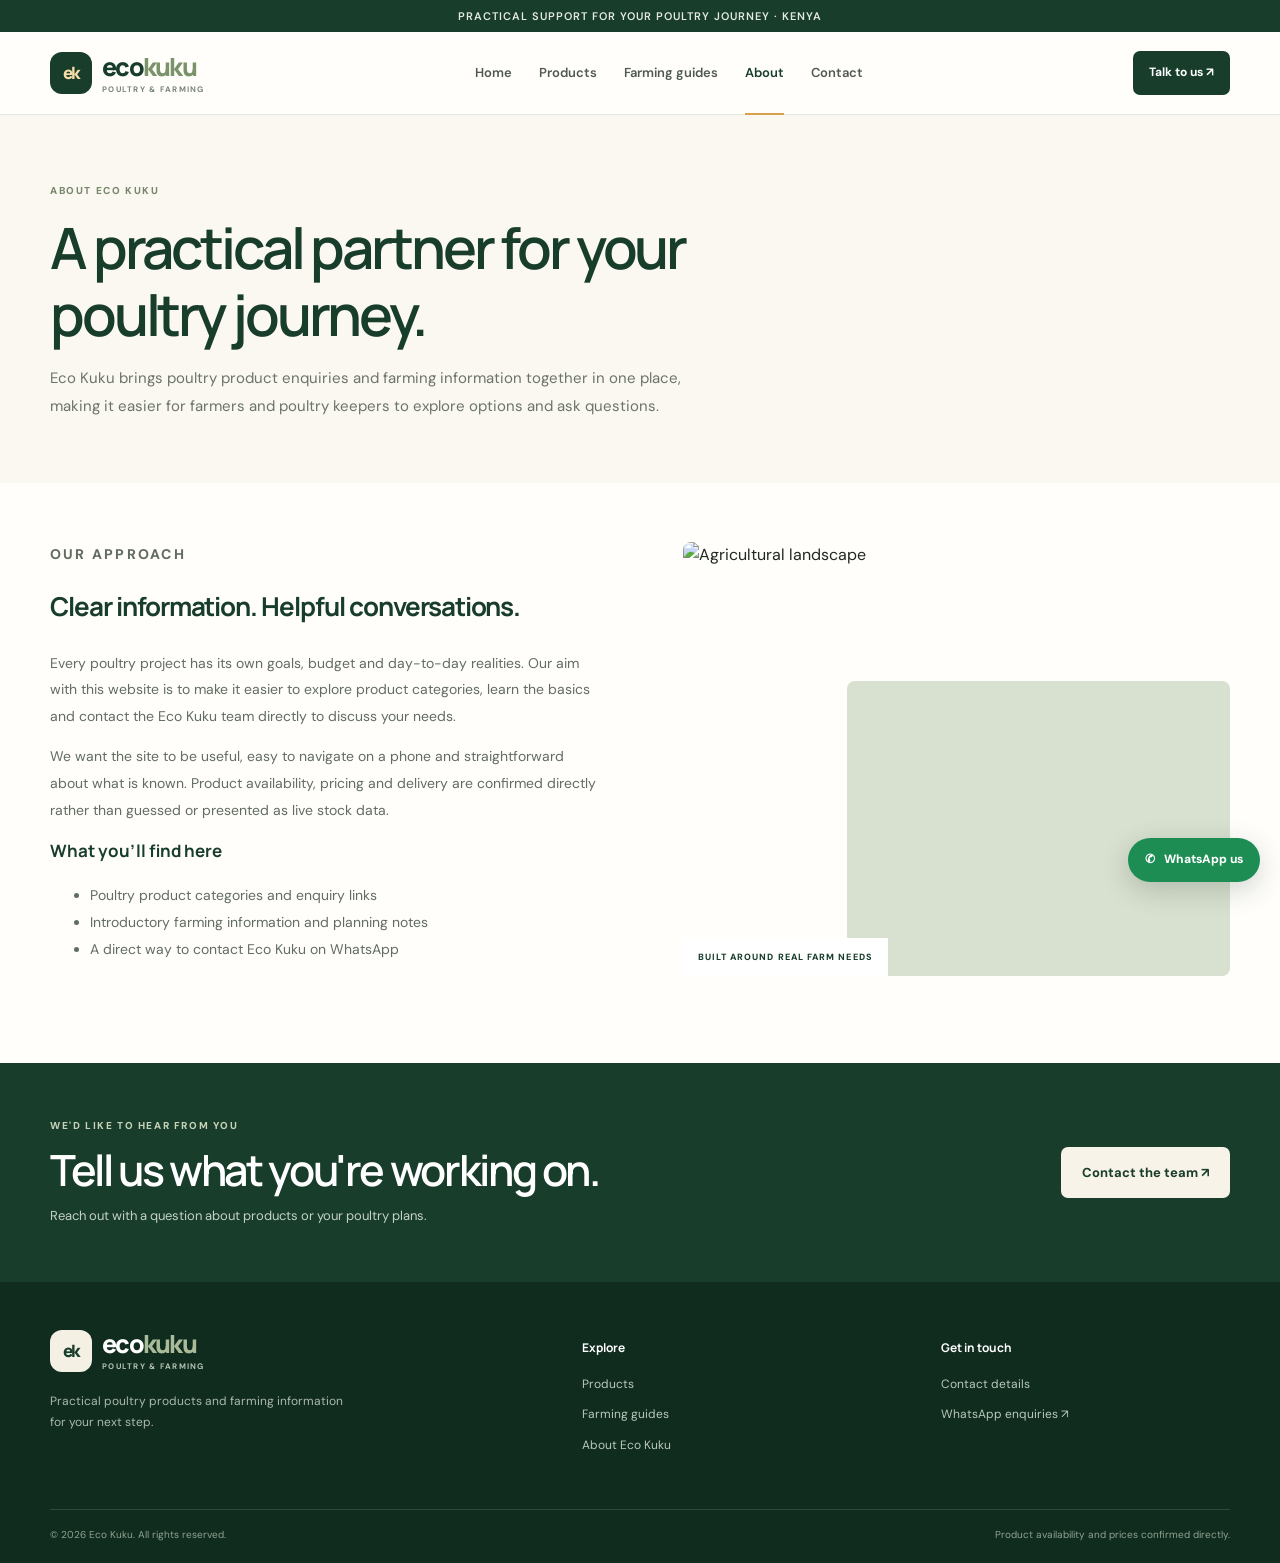
==== about.html @ 774c2e50 "Add Eco Kuku about page" ====
<!doctype html><html lang="en"><head><meta charset="utf-8"><meta name="viewport" content="width=device-width,initial-scale=1"><meta name="theme-color" content="#183d2b"><meta name="description" content="Learn about Eco Kuku and its poultry products and farming information."><title>About Eco Kuku | Poultry & Farming</title><link rel="stylesheet" href="assets/css/site.css"><script src="assets/js/site-config.js"></script><script src="assets/js/site.js" defer></script></head><body><a class="skip-link" href="#main">Skip to content</a><div class="announcement">Practical support for your poultry journey · Kenya</div><header class="site-header"><div class="wrap header-row"><a class="brand" href="./"><span class="brand-icon">ek</span><span class="brand-name">eco<span>kuku</span><small>POULTRY & FARMING</small></span></a><button class="menu-toggle" aria-expanded="false" aria-controls="site-nav">Menu <span>☰</span></button><nav id="site-nav" class="site-nav" aria-label="Main navigation"><a href="./">Home</a><a href="products.html">Products</a><a href="farming-guides.html">Farming guides</a><a class="active" href="about.html">About</a><a href="contact.html">Contact</a></nav><a class="button button-small header-order wa-link" data-message="Hello Eco Kuku, I would like to know more about your company." href="contact.html">Talk to us ↗</a></div></header><main id="main"><section class="page-hero"><div class="wrap"><p class="eyebrow">About Eco Kuku</p><h1>A practical partner for your poultry journey.</h1><p>Eco Kuku brings poultry product enquiries and farming information together in one place, making it easier for farmers and poultry keepers to explore options and ask questions.</p></div></section><section class="content-section"><div class="wrap two-column"><div><p class="eyebrow">Our approach</p><h2>Clear information. Helpful conversations.</h2><p>Every poultry project has its own goals, budget and day-to-day realities. Our aim with this website is to make it easier to explore product categories, learn the basics and contact the Eco Kuku team directly to discuss your needs.</p><p>We want the site to be useful, easy to navigate on a phone and straightforward about what is known. Product availability, pricing and delivery are confirmed directly rather than guessed or presented as live stock data.</p><h3>What you'll find here</h3><ul><li>Poultry product categories and enquiry links</li><li>Introductory farming information and planning notes</li><li>A direct way to contact Eco Kuku on WhatsApp</li></ul></div><div class="editorial-photo"><img src="https://images.unsplash.com/photo-1560493676-04071c5f467b?auto=format&fit=crop&w=1000&q=85" alt="Agricultural landscape" loading="lazy"><span class="photo-label">BUILT AROUND REAL FARM NEEDS</span></div></div></section><section class="closing-cta"><div class="wrap cta-inner"><div><p class="eyebrow">We'd like to hear from you</p><h2>Tell us what you're working on.</h2><p>Reach out with a question about products or your poultry plans.</p></div><a class="button button-light wa-link" data-message="Hello Eco Kuku, I would like to discuss my poultry farming needs." href="contact.html">Contact the team ↗</a></div></section></main><footer class="site-footer"><div class="wrap footer-main"><div class="footer-brand"><a class="brand brand-light" href="./"><span class="brand-icon">ek</span><span class="brand-name">eco<span>kuku</span><small>POULTRY & FARMING</small></span></a><p>Practical poultry products and farming information for your next step.</p></div><div><h3>Explore</h3><a href="products.html">Products</a><a href="farming-guides.html">Farming guides</a><a href="about.html">About Eco Kuku</a></div><div><h3>Get in touch</h3><a href="contact.html">Contact details</a><a class="wa-link" data-message="Hello Eco Kuku, I have a question." href="contact.html">WhatsApp enquiries ↗</a></div></div><div class="wrap footer-bottom"><span>© <span id="year">2026</span> Eco Kuku. All rights reserved.</span><span>Product availability and prices confirmed directly.</span></div></footer><a class="floating-whatsapp wa-link" data-message="Hello Eco Kuku, I have a poultry enquiry." href="contact.html">✆ <span>WhatsApp us</span></a></body></html>
---- assets/css/site.css ----
@import url('https://fonts.googleapis.com/css2?family=DM+Sans:wght@400;500;600;700&family=Manrope:wght@400;500;600;700;800&display=swap');
:root{--forest:#183d2b;--forest2:#244d37;--moss:#6e8564;--sage:#edf1e8;--cream:#faf8f1;--paper:#fffefb;--ink:#202921;--muted:#6b746b;--line:#e2e5dc;--ochre:#d8a24d;--radius:14px;--shadow:0 18px 50px #1b38210f}*{box-sizing:border-box}html{scroll-behavior:smooth;scroll-padding-top:100px}body{margin:0;background:var(--paper);color:var(--ink);font-family:'DM Sans',Arial,sans-serif;font-size:16px;line-height:1.65;-webkit-font-smoothing:antialiased}img{display:block;width:100%;height:auto}a{color:inherit;text-decoration:none}button,a{-webkit-tap-highlight-color:transparent}a:focus-visible,button:focus-visible{outline:3px solid var(--ochre);outline-offset:3px}.wrap{width:min(1180px,calc(100% - 48px));margin-inline:auto}.skip-link{position:absolute;left:-9999px;top:8px;background:white;padding:10px;z-index:100}.skip-link:focus{left:8px}.announcement{background:var(--forest);color:#e5eadf;text-align:center;padding:7px 12px;font-size:11px;font-weight:600;letter-spacing:.09em;text-transform:uppercase}.site-header{background:#fffefbf2;backdrop-filter:blur(14px);position:sticky;top:0;z-index:50;border-bottom:1px solid #e4e7df}.header-row{min-height:82px;display:flex;align-items:center;justify-content:space-between;gap:28px}.brand{display:inline-flex;align-items:center;gap:10px;flex-shrink:0;color:var(--forest)}.brand-icon{display:grid;place-items:center;width:42px;height:42px;border-radius:12px;background:var(--forest);color:#f5dca9;font-family:Manrope,sans-serif;font-size:17px;font-weight:800;letter-spacing:-.08em}.brand-name{font-family:Manrope,sans-serif;font-weight:800;font-size:25px;line-height:1;letter-spacing:-.07em}.brand-name>span{color:#7a936b}.brand-name small{display:block;font-family:'DM Sans',sans-serif;font-size:8px;font-weight:700;letter-spacing:.16em;margin-top:6px;color:#798579}.site-nav{display:flex;align-items:center;gap:27px}.site-nav a{font-size:13px;color:#505a50;font-weight:600;transition:color .2s}.site-nav a:hover,.site-nav a.active{color:var(--forest)}.site-nav a.active{position:relative}.site-nav a.active:after{content:'';position:absolute;bottom:-31px;left:0;right:0;height:2px;background:var(--ochre)}.button{display:inline-flex;align-items:center;justify-content:center;gap:12px;border:1px solid transparent;border-radius:7px;background:var(--forest);color:white;padding:14px 20px;font-size:13px;font-weight:700;transition:transform .2s,background .2s;cursor:pointer}.button:hover{background:var(--forest2);transform:translateY(-1px)}.button-small{padding:11px 15px;font-size:12px}.button-light{background:#f7f3e8;color:var(--forest)}.button-light:hover{background:#fff;color:var(--forest)}.button-dark{background:var(--forest)}.menu-toggle{display:none;border:1px solid var(--line);background:#fff;border-radius:7px;padding:10px 12px;color:var(--forest);font:600 13px 'DM Sans',sans-serif}.hero{background:var(--cream);position:relative;overflow:hidden}.hero-layout{display:grid;grid-template-columns:1.04fr .96fr;gap:72px;align-items:center;padding-top:76px;padding-bottom:78px}.hero-copy{padding:10px 0 14px}.eyebrow{display:flex;align-items:center;gap:9px;margin:0 0 18px;color:#78866b;font-size:10px;font-weight:800;letter-spacing:.16em;text-transform:uppercase}.eyebrow-dot{width:7px;height:7px;border-radius:50%;background:var(--ochre)}h1,h2,h3,p{margin-top:0}h1,h2,h3{font-family:Manrope,'DM Sans',sans-serif}.hero h1{font-size:clamp(43px,5.1vw,67px);font-weight:600;letter-spacing:-.065em;line-height:1.08;color:var(--forest);margin:0 0 23px;max-width:600px}.hero h1 em{font-style:normal;color:#849671}.hero-lede{max-width:465px;font-size:16px;line-height:1.8;color:#667067;margin-bottom:28px}.hero-actions{display:flex;align-items:center;gap:25px;flex-wrap:wrap}.text-link{font-size:13px;font-weight:700;color:var(--forest);border-bottom:1px solid #a5b29d;padding:8px 0}.hero-note{display:flex;align-items:center;gap:10px;margin-top:35px;max-width:420px;color:#788076;font-size:11px}.note-mark{display:grid;place-items:center;width:22px;height:22px;flex-shrink:0;border-radius:50%;background:#e4ebdc;color:var(--forest);font-weight:800}.hero-visual{position:relative;padding:0 0 28px 22px}.hero-visual:before{content:'';position:absolute;left:0;top:22px;width:55%;height:77%;background:#e4e9dc;border-radius:8px}.hero-visual>img{position:relative;height:425px;object-fit:cover;border-radius:8px 8px 8px 70px;box-shadow:var(--shadow)}.image-stamp{position:absolute;left:-4px;bottom:43px;background:white;box-shadow:0 10px 30px #1b38211a;padding:14px 18px;border-radius:8px;display:flex;align-items:center;gap:12px}.stamp-leaf{display:grid;place-items:center;width:38px;height:38px;background:var(--sage);color:var(--forest);font-size:20px;border-radius:50%}.image-stamp strong,.image-stamp small{display:block}.image-stamp strong{font-size:12px;color:var(--forest)}.image-stamp small{font-size:10px;color:var(--muted);margin-top:3px}.visual-caption{position:absolute;right:5px;bottom:2px;font-size:8px;letter-spacing:.17em;font-weight:800;color:#6b7967}.hero-bottom{border-top:1px solid #e7e8de}.hero-bottom-inner{display:flex;justify-content:space-between;gap:18px;padding:16px 0;color:#8b9186;font-size:9px;font-weight:700;letter-spacing:.12em}.trust-strip{border-bottom:1px solid var(--line);background:white}.trust-grid{display:grid;grid-template-columns:repeat(3,1fr);padding:25px 0}.trust-grid>div{display:flex;align-items:center;justify-content:center;gap:13px;border-right:1px solid var(--line)}.trust-grid>div:first-child{justify-content:flex-start}.trust-grid>div:last-child{border:0;justify-content:flex-end}.trust-icon{display:grid;place-items:center;width:36px;height:36px;border-radius:10px;background:var(--sage);color:var(--forest);font-size:18px}.trust-grid strong,.trust-grid small{display:block}.trust-grid strong{font-size:12px;color:var(--forest)}.trust-grid small{font-size:10px;color:#8a9187;margin-top:3px}.section{padding:90px 0}.section-sage{background:var(--sage)}.section-intro{display:flex;align-items:end;justify-content:space-between;gap:50px;margin-bottom:34px}.section-intro .eyebrow{margin-bottom:11px}.section-intro h2,.editorial-copy h2,.cta-inner h2,.page-hero h1{color:var(--forest);font-size:clamp(30px,3.6vw,43px);font-weight:600;letter-spacing:-.055em;line-height:1.18;margin-bottom:0}.section-intro>p{max-width:435px;margin:0 0 4px;color:var(--muted);font-size:13px;line-height:1.8}.category-grid{display:grid;grid-template-columns:repeat(4,minmax(0,1fr));gap:17px}.category-card{border:1px solid var(--line);border-radius:9px;overflow:hidden;background:white;transition:transform .2s,box-shadow .2s}.category-card:hover{transform:translateY(-4px);box-shadow:var(--shadow)}.category-image{height:190px;position:relative;overflow:hidden;background:#e9eee5}.category-image img{height:100%;object-fit:cover;transition:transform .4s}.category-card:hover .category-image img{transform:scale(1.04)}.category-number{position:absolute;left:12px;top:12px;padding:5px 8px;border-radius:4px;background:#fffdf1e8;color:var(--forest);font-size:9px;font-weight:800;letter-spacing:.1em}.category-info{display:flex;align-items:center;justify-content:space-between;gap:10px;padding:17px 15px 18px}.category-info h3{font-size:14px;letter-spacing:-.03em;color:var(--forest);margin:0 0 7px}.category-info p{font-size:11px;color:#858c82;line-height:1.6;margin:0}.arrow-circle{display:grid;place-items:center;width:30px;height:30px;flex-shrink:0;border:1px solid var(--line);border-radius:50%;color:var(--forest);font-size:13px}.two-column{display:grid;grid-template-columns:1fr 1fr;align-items:center;gap:85px}.editorial-photo{position:relative;padding:0 24px 24px 0}.editorial-photo:before{content:'';position:absolute;right:0;bottom:0;width:70%;height:68%;background:#d8e0cf;border-radius:8px}.editorial-photo img{position:relative;height:410px;object-fit:cover;border-radius:8px}.photo-label{position:absolute;bottom:0;left:0;padding:12px 15px;background:white;color:var(--forest);font-size:9px;font-weight:800;letter-spacing:.12em}.editorial-copy .eyebrow{margin-bottom:14px}.editorial-copy h2{max-width:460px;margin-bottom:19px}.editorial-copy>p:not(.eyebrow){max-width:490px;color:#6b756a;font-size:13px;line-height:1.9}.check-list{list-style:none;padding:0;margin:25px 0 28px;display:grid;gap:12px}.check-list li{font-size:12px;color:#465447;display:flex;align-items:center;gap:10px}.check-list li:before{content:'✓';display:grid;place-items:center;width:19px;height:19px;border-radius:50%;background:#dce5d5;color:var(--forest);font-size:10px;font-weight:800}.steps-grid{display:grid;grid-template-columns:repeat(3,1fr);gap:18px}.step-card{padding:27px 25px 23px;border:1px solid var(--line);border-radius:9px;background:#fff}.step-card>span{display:grid;place-items:center;width:35px;height:35px;background:var(--sage);border-radius:50%;font-size:10px;font-weight:800;color:var(--forest);margin-bottom:19px}.step-card h3{font-size:17px;color:var(--forest);margin-bottom:9px}.step-card p{font-size:12px;line-height:1.8;color:var(--muted);margin:0}.closing-cta{background:var(--forest);padding:55px 0}.cta-inner{display:flex;align-items:center;justify-content:space-between;gap:30px}.cta-inner .eyebrow{color:#c6d2b8;margin-bottom:10px}.cta-inner h2{color:#fff;margin-bottom:10px}.cta-inner p:not(.eyebrow){color:#c6d2c6;font-size:13px;margin:0}.footer-main{display:grid;grid-template-columns:1.6fr 1fr 1fr;gap:70px;padding-top:48px;padding-bottom:42px}.site-footer{background:#102c1f;color:#e6eee6}.brand-light{color:white}.brand-light .brand-icon{background:#f4f0e4;color:var(--forest)}.brand-light .brand-name>span{color:#a9bb98}.brand-light .brand-name small{color:#b4c3b3}.footer-brand>p{max-width:300px;margin:19px 0 0;color:#aab9ab;font-size:12px;line-height:1.8}.footer-main h3{color:#fff;font-size:12px;margin:8px 0 17px}.footer-main>div:not(:first-child)>a{display:block;width:max-content;max-width:100%;font-size:12px;color:#b9c9ba;margin-bottom:11px}.footer-main a:hover{color:#f0d49a}.footer-note{display:block;max-width:220px;color:#8fa391;font-size:10px;line-height:1.6;margin-top:14px}.footer-bottom{border-top:1px solid #ffffff20;padding-top:17px;padding-bottom:20px;display:flex;justify-content:space-between;gap:20px;color:#8fa391;font-size:10px}.floating-whatsapp{position:fixed;right:20px;bottom:18px;z-index:40;display:flex;align-items:center;gap:9px;padding:12px 17px;border-radius:99px;background:#1d8d54;color:white;font-size:12px;font-weight:800;box-shadow:0 8px 28px #0e241b30}.floating-whatsapp:hover{background:#177546;color:white}.page-hero{background:var(--cream);padding:68px 0 62px}.page-hero .eyebrow{margin-bottom:14px}.page-hero h1{max-width:750px;font-size:clamp(37px,5vw,57px);margin-bottom:17px}.page-hero p:not(.eyebrow){max-width:650px;color:var(--muted);line-height:1.85;font-size:15px;margin:0}.content-section{padding:58px 0 85px}.content-section h2{color:var(--forest);font-size:26px;letter-spacing:-.04em}.content-section h3{color:var(--forest);font-size:17px}.content-section p,.content-section li{font-size:14px;color:#626d62;line-height:1.9}.content-grid{display:grid;grid-template-columns:repeat(3,minmax(0,1fr));gap:18px}.info-card{border:1px solid var(--line);border-radius:9px;overflow:hidden;background:#fff}.info-card img{height:180px;object-fit:cover}.info-card-body{padding:20px}.info-card h2,.info-card h3{font-size:17px;margin-bottom:9px}.info-card p{font-size:12px;margin-bottom:16px}.inline-link{font-size:12px;font-weight:800;color:var(--forest)}.contact-layout{display:grid;grid-template-columns:.85fr 1.15fr;gap:60px}.contact-panel{background:var(--sage);padding:28px;border-radius:10px}.contact-panel h2{color:var(--forest);font-size:23px}.contact-panel p{color:var(--muted);font-size:13px}.contact-detail{border-top:1px solid #d9e0d2;padding:15px 0}.contact-detail strong{display:block;font-size:12px;color:var(--forest);margin-bottom:3px}.contact-detail span{font-size:12px;color:var(--muted)}.faq-item{padding:18px 0;border-bottom:1px solid var(--line)}.faq-item h3{font-size:15px;margin-bottom:8px}.faq-item p{margin-bottom:0}.notice{padding:15px 17px;background:#f6f0dd;border-left:3px solid var(--ochre);color:#625737;font-size:12px;line-height:1.8}.article-list{display:grid;gap:20px}.article-row{padding:23px;border:1px solid var(--line);border-radius:9px}.article-row h2{margin:0 0 8px}.article-row p{margin:0}.no-js{padding:12px;background:#fff3d5;color:#4c3e1b;text-align:center}
@media(min-width:1400px){.hero-layout{padding-top:88px;padding-bottom:88px}.hero-visual>img{height:465px}.category-image{height:205px}}
@media(max-width:1000px){.header-row{gap:16px}.site-nav{gap:17px}.site-nav a{font-size:12px}.hero-layout{gap:40px}.hero-visual>img{height:370px}.category-grid{grid-template-columns:repeat(2,minmax(0,1fr))}.category-image{height:230px}.two-column{gap:45px}.footer-main{gap:35px}}
@media(max-width:760px){.wrap{width:calc(100% - 34px)}.header-row{min-height:70px;flex-wrap:wrap}.header-order{display:none}.menu-toggle{display:flex;align-items:center;gap:9px;margin-left:auto}.site-nav{display:none;position:absolute;left:0;right:0;top:100%;padding:8px 20px 18px;background:#fff;border-bottom:1px solid var(--line);box-shadow:0 15px 25px #102c1f0b;align-items:stretch;gap:0;flex-direction:column}.site-nav.is-open{display:flex}.site-nav a{padding:13px 4px;border-bottom:1px solid #eef0e9;font-size:13px}.site-nav a:last-child{border:0}.site-nav a.active:after{display:none}.brand-name{font-size:23px}.hero-layout{grid-template-columns:1fr;gap:35px;padding-top:48px;padding-bottom:42px}.hero h1{font-size:clamp(42px,10vw,58px);max-width:550px}.hero-lede{font-size:14px}.hero-visual{margin-left:8px;padding-left:13px}.hero-visual>img{height:330px;border-bottom-left-radius:45px}.image-stamp{left:-8px;bottom:35px;padding:11px 13px}.hero-bottom-inner{flex-wrap:wrap;justify-content:flex-start;gap:10px 20px}.hero-bottom-inner span:first-child{width:100%}.trust-grid{grid-template-columns:1fr;gap:0;padding:8px 0}.trust-grid>div,.trust-grid>div:first-child,.trust-grid>div:last-child{justify-content:flex-start;border-right:0;border-bottom:1px solid var(--line);padding:13px 0}.trust-grid>div:last-child{border-bottom:0}.section{padding:61px 0}.section-intro{display:block;margin-bottom:25px}.section-intro h2,.editorial-copy h2,.cta-inner h2{font-size:32px}.section-intro>p{margin-top:14px;font-size:12px}.category-grid{gap:12px}.category-image{height:155px}.category-info{padding:13px 11px}.category-info h3{font-size:12px}.category-info p{font-size:10px}.arrow-circle{width:26px;height:26px}.two-column{grid-template-columns:1fr;gap:34px}.editorial-photo img{height:300px}.editorial-copy>p:not(.eyebrow){font-size:12px}.steps-grid{grid-template-columns:1fr;gap:12px}.step-card{padding:21px}.step-card>span{margin-bottom:13px}.cta-inner{display:block}.cta-inner .button{margin-top:22px}.footer-main{grid-template-columns:1fr 1fr;gap:30px 20px;padding-top:38px}.footer-brand{grid-column:1/-1}.footer-bottom{flex-direction:column;gap:7px}.page-hero{padding:48px 0}.page-hero h1{font-size:39px}.page-hero p:not(.eyebrow){font-size:13px}.content-grid{grid-template-columns:1fr 1fr}.contact-layout{grid-template-columns:1fr;gap:25px}.floating-whatsapp{right:12px;bottom:12px;padding:11px 14px}.floating-whatsapp span{display:inline}}
@media(max-width:430px){.wrap{width:calc(100% - 28px)}.brand-icon{width:37px;height:37px}.brand-name{font-size:21px}.hero h1{font-size:41px}.hero-actions{gap:16px}.hero-actions .button{padding:13px 15px}.category-grid{grid-template-columns:1fr 1fr}.category-image{height:125px}.category-info{align-items:flex-start}.category-info p{font-size:9px}.arrow-circle{width:23px;height:23px}.content-grid{grid-template-columns:1fr}.footer-main{grid-template-columns:1fr}.footer-brand{grid-column:auto}.footer-bottom{font-size:9px}}
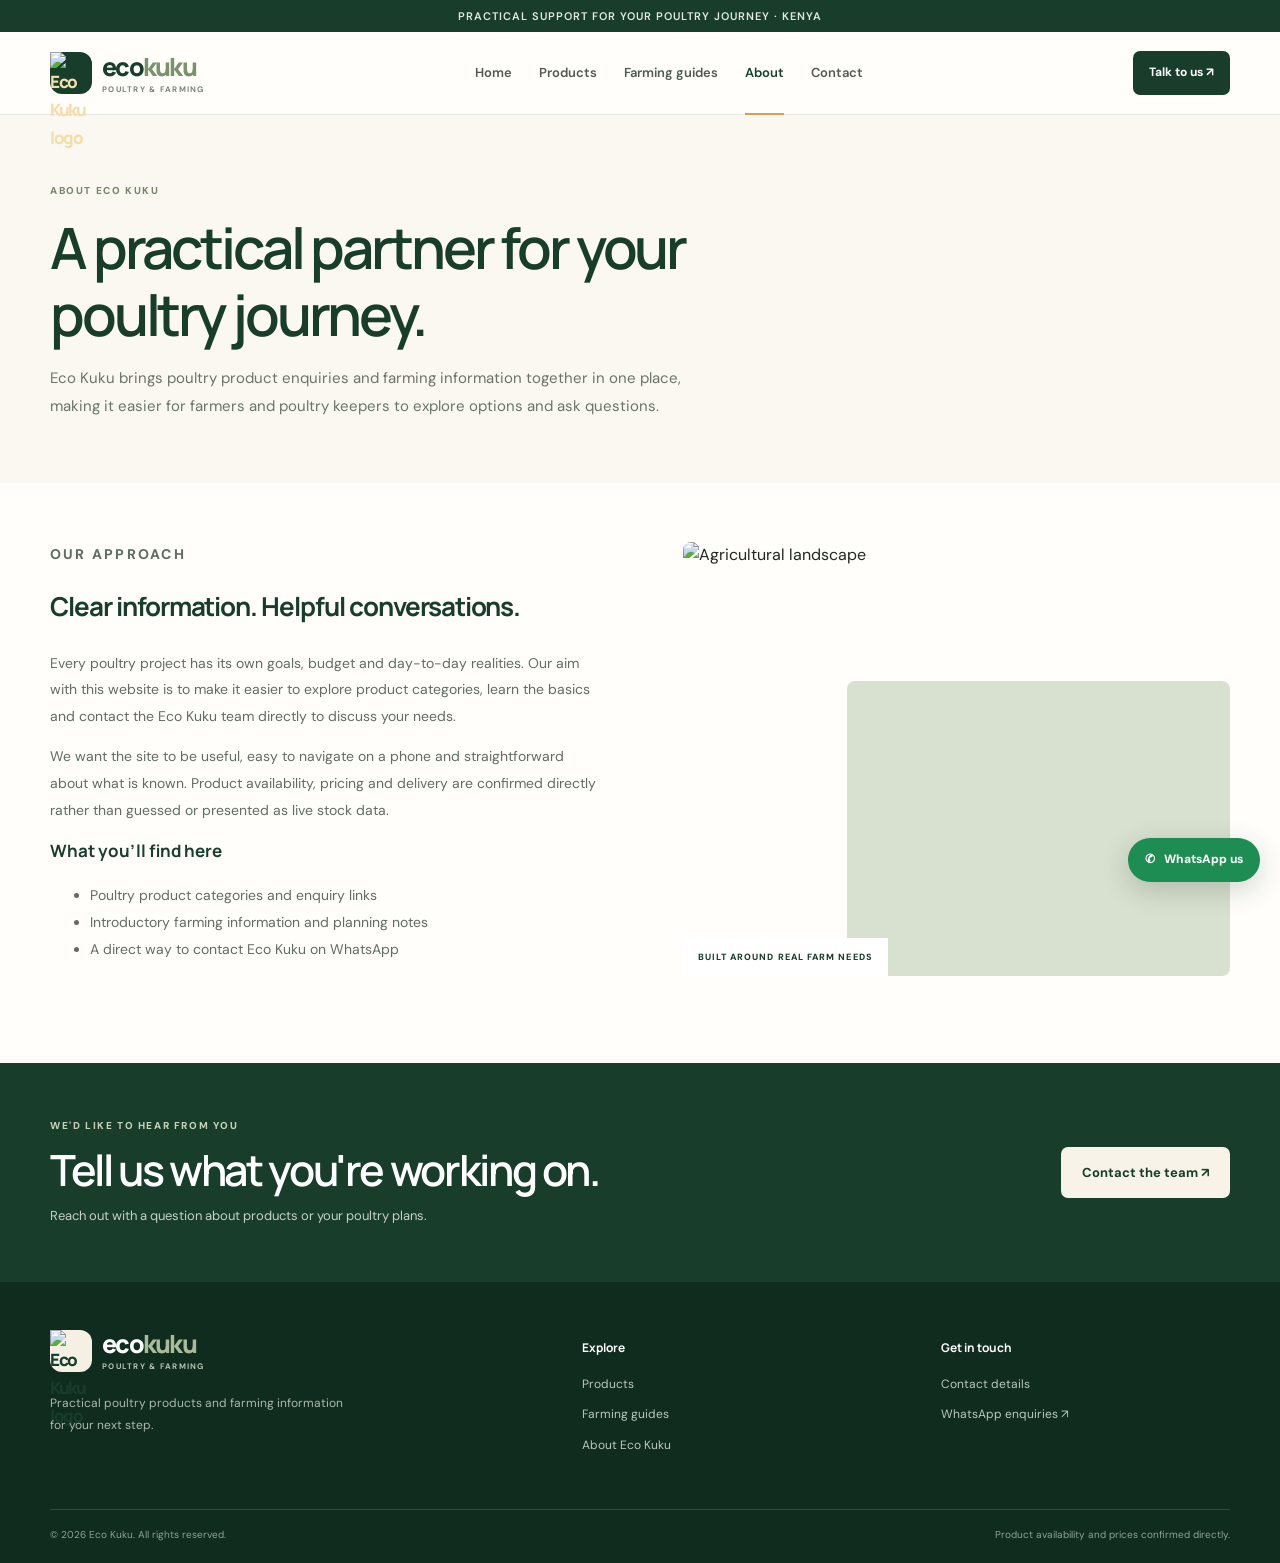
==== commit d8d57ffb: "Use official Eco Kuku logo in site branding" ====
--- a/about.html
+++ b/about.html
@@ -1 +1 @@
-<!doctype html><html lang="en"><head><meta charset="utf-8"><meta name="viewport" content="width=device-width,initial-scale=1"><meta name="theme-color" content="#183d2b"><meta name="description" content="Learn about Eco Kuku and its poultry products and farming information."><title>About Eco Kuku | Poultry & Farming</title><link rel="stylesheet" href="assets/css/site.css"><script src="assets/js/site-config.js"></script><script src="assets/js/site.js" defer></script></head><body><a class="skip-link" href="#main">Skip to content</a><div class="announcement">Practical support for your poultry journey · Kenya</div><header class="site-header"><div class="wrap header-row"><a class="brand" href="./"><span class="brand-icon">ek</span><span class="brand-name">eco<span>kuku</span><small>POULTRY & FARMING</small></span></a><button class="menu-toggle" aria-expanded="false" aria-controls="site-nav">Menu <span>☰</span></button><nav id="site-nav" class="site-nav" aria-label="Main navigation"><a href="./">Home</a><a href="products.html">Products</a><a href="farming-guides.html">Farming guides</a><a class="active" href="about.html">About</a><a href="contact.html">Contact</a></nav><a class="button button-small header-order wa-link" data-message="Hello Eco Kuku, I would like to know more about your company." href="contact.html">Talk to us ↗</a></div></header><main id="main"><section class="page-hero"><div class="wrap"><p class="eyebrow">About Eco Kuku</p><h1>A practical partner for your poultry journey.</h1><p>Eco Kuku brings poultry product enquiries and farming information together in one place, making it easier for farmers and poultry keepers to explore options and ask questions.</p></div></section><section class="content-section"><div class="wrap two-column"><div><p class="eyebrow">Our approach</p><h2>Clear information. Helpful conversations.</h2><p>Every poultry project has its own goals, budget and day-to-day realities. Our aim with this website is to make it easier to explore product categories, learn the basics and contact the Eco Kuku team directly to discuss your needs.</p><p>We want the site to be useful, easy to navigate on a phone and straightforward about what is known. Product availability, pricing and delivery are confirmed directly rather than guessed or presented as live stock data.</p><h3>What you'll find here</h3><ul><li>Poultry product categories and enquiry links</li><li>Introductory farming information and planning notes</li><li>A direct way to contact Eco Kuku on WhatsApp</li></ul></div><div class="editorial-photo"><img src="https://images.unsplash.com/photo-1560493676-04071c5f467b?auto=format&fit=crop&w=1000&q=85" alt="Agricultural landscape" loading="lazy"><span class="photo-label">BUILT AROUND REAL FARM NEEDS</span></div></div></section><section class="closing-cta"><div class="wrap cta-inner"><div><p class="eyebrow">We'd like to hear from you</p><h2>Tell us what you're working on.</h2><p>Reach out with a question about products or your poultry plans.</p></div><a class="button button-light wa-link" data-message="Hello Eco Kuku, I would like to discuss my poultry farming needs." href="contact.html">Contact the team ↗</a></div></section></main><footer class="site-footer"><div class="wrap footer-main"><div class="footer-brand"><a class="brand brand-light" href="./"><span class="brand-icon">ek</span><span class="brand-name">eco<span>kuku</span><small>POULTRY & FARMING</small></span></a><p>Practical poultry products and farming information for your next step.</p></div><div><h3>Explore</h3><a href="products.html">Products</a><a href="farming-guides.html">Farming guides</a><a href="about.html">About Eco Kuku</a></div><div><h3>Get in touch</h3><a href="contact.html">Contact details</a><a class="wa-link" data-message="Hello Eco Kuku, I have a question." href="contact.html">WhatsApp enquiries ↗</a></div></div><div class="wrap footer-bottom"><span>© <span id="year">2026</span> Eco Kuku. All rights reserved.</span><span>Product availability and prices confirmed directly.</span></div></footer><a class="floating-whatsapp wa-link" data-message="Hello Eco Kuku, I have a poultry enquiry." href="contact.html">✆ <span>WhatsApp us</span></a></body></html>+<!doctype html><html lang="en"><head><meta charset="utf-8"><meta name="viewport" content="width=device-width,initial-scale=1"><meta name="theme-color" content="#183d2b"><meta name="description" content="Learn about Eco Kuku and its poultry products and farming information."><title>About Eco Kuku | Poultry & Farming</title><link rel="stylesheet" href="assets/css/site.css"><script src="assets/js/site-config.js"></script><script src="assets/js/site.js" defer></script></head><body><a class="skip-link" href="#main">Skip to content</a><div class="announcement">Practical support for your poultry journey · Kenya</div><header class="site-header"><div class="wrap header-row"><a class="brand" href="./"><span class="brand-icon logo-image"><img src="https://i.postimg.cc/KYcvmJcQ/Screenshot-2026-10-16-161333.png" alt="Eco Kuku logo"></span><span class="brand-name">eco<span>kuku</span><small>POULTRY & FARMING</small></span></a><button class="menu-toggle" aria-expanded="false" aria-controls="site-nav">Menu <span>☰</span></button><nav id="site-nav" class="site-nav" aria-label="Main navigation"><a href="./">Home</a><a href="products.html">Products</a><a href="farming-guides.html">Farming guides</a><a class="active" href="about.html">About</a><a href="contact.html">Contact</a></nav><a class="button button-small header-order wa-link" data-message="Hello Eco Kuku, I would like to know more about your company." href="contact.html">Talk to us ↗</a></div></header><main id="main"><section class="page-hero"><div class="wrap"><p class="eyebrow">About Eco Kuku</p><h1>A practical partner for your poultry journey.</h1><p>Eco Kuku brings poultry product enquiries and farming information together in one place, making it easier for farmers and poultry keepers to explore options and ask questions.</p></div></section><section class="content-section"><div class="wrap two-column"><div><p class="eyebrow">Our approach</p><h2>Clear information. Helpful conversations.</h2><p>Every poultry project has its own goals, budget and day-to-day realities. Our aim with this website is to make it easier to explore product categories, learn the basics and contact the Eco Kuku team directly to discuss your needs.</p><p>We want the site to be useful, easy to navigate on a phone and straightforward about what is known. Product availability, pricing and delivery are confirmed directly rather than guessed or presented as live stock data.</p><h3>What you'll find here</h3><ul><li>Poultry product categories and enquiry links</li><li>Introductory farming information and planning notes</li><li>A direct way to contact Eco Kuku on WhatsApp</li></ul></div><div class="editorial-photo"><img src="https://images.unsplash.com/photo-1560493676-04071c5f467b?auto=format&fit=crop&w=1000&q=85" alt="Agricultural landscape" loading="lazy"><span class="photo-label">BUILT AROUND REAL FARM NEEDS</span></div></div></section><section class="closing-cta"><div class="wrap cta-inner"><div><p class="eyebrow">We'd like to hear from you</p><h2>Tell us what you're working on.</h2><p>Reach out with a question about products or your poultry plans.</p></div><a class="button button-light wa-link" data-message="Hello Eco Kuku, I would like to discuss my poultry farming needs." href="contact.html">Contact the team ↗</a></div></section></main><footer class="site-footer"><div class="wrap footer-main"><div class="footer-brand"><a class="brand brand-light" href="./"><span class="brand-icon logo-image"><img src="https://i.postimg.cc/KYcvmJcQ/Screenshot-2026-10-16-161333.png" alt="Eco Kuku logo"></span><span class="brand-name">eco<span>kuku</span><small>POULTRY & FARMING</small></span></a><p>Practical poultry products and farming information for your next step.</p></div><div><h3>Explore</h3><a href="products.html">Products</a><a href="farming-guides.html">Farming guides</a><a href="about.html">About Eco Kuku</a></div><div><h3>Get in touch</h3><a href="contact.html">Contact details</a><a class="wa-link" data-message="Hello Eco Kuku, I have a question." href="contact.html">WhatsApp enquiries ↗</a></div></div><div class="wrap footer-bottom"><span>© <span id="year">2026</span> Eco Kuku. All rights reserved.</span><span>Product availability and prices confirmed directly.</span></div></footer><a class="floating-whatsapp wa-link" data-message="Hello Eco Kuku, I have a poultry enquiry." href="contact.html">✆ <span>WhatsApp us</span></a></body></html>
--- a/assets/css/site.css
+++ b/assets/css/site.css
@@ -4,3 +4,13 @@
 @media(max-width:1000px){.header-row{gap:16px}.site-nav{gap:17px}.site-nav a{font-size:12px}.hero-layout{gap:40px}.hero-visual>img{height:370px}.category-grid{grid-template-columns:repeat(2,minmax(0,1fr))}.category-image{height:230px}.two-column{gap:45px}.footer-main{gap:35px}}
 @media(max-width:760px){.wrap{width:calc(100% - 34px)}.header-row{min-height:70px;flex-wrap:wrap}.header-order{display:none}.menu-toggle{display:flex;align-items:center;gap:9px;margin-left:auto}.site-nav{display:none;position:absolute;left:0;right:0;top:100%;padding:8px 20px 18px;background:#fff;border-bottom:1px solid var(--line);box-shadow:0 15px 25px #102c1f0b;align-items:stretch;gap:0;flex-direction:column}.site-nav.is-open{display:flex}.site-nav a{padding:13px 4px;border-bottom:1px solid #eef0e9;font-size:13px}.site-nav a:last-child{border:0}.site-nav a.active:after{display:none}.brand-name{font-size:23px}.hero-layout{grid-template-columns:1fr;gap:35px;padding-top:48px;padding-bottom:42px}.hero h1{font-size:clamp(42px,10vw,58px);max-width:550px}.hero-lede{font-size:14px}.hero-visual{margin-left:8px;padding-left:13px}.hero-visual>img{height:330px;border-bottom-left-radius:45px}.image-stamp{left:-8px;bottom:35px;padding:11px 13px}.hero-bottom-inner{flex-wrap:wrap;justify-content:flex-start;gap:10px 20px}.hero-bottom-inner span:first-child{width:100%}.trust-grid{grid-template-columns:1fr;gap:0;padding:8px 0}.trust-grid>div,.trust-grid>div:first-child,.trust-grid>div:last-child{justify-content:flex-start;border-right:0;border-bottom:1px solid var(--line);padding:13px 0}.trust-grid>div:last-child{border-bottom:0}.section{padding:61px 0}.section-intro{display:block;margin-bottom:25px}.section-intro h2,.editorial-copy h2,.cta-inner h2{font-size:32px}.section-intro>p{margin-top:14px;font-size:12px}.category-grid{gap:12px}.category-image{height:155px}.category-info{padding:13px 11px}.category-info h3{font-size:12px}.category-info p{font-size:10px}.arrow-circle{width:26px;height:26px}.two-column{grid-template-columns:1fr;gap:34px}.editorial-photo img{height:300px}.editorial-copy>p:not(.eyebrow){font-size:12px}.steps-grid{grid-template-columns:1fr;gap:12px}.step-card{padding:21px}.step-card>span{margin-bottom:13px}.cta-inner{display:block}.cta-inner .button{margin-top:22px}.footer-main{grid-template-columns:1fr 1fr;gap:30px 20px;padding-top:38px}.footer-brand{grid-column:1/-1}.footer-bottom{flex-direction:column;gap:7px}.page-hero{padding:48px 0}.page-hero h1{font-size:39px}.page-hero p:not(.eyebrow){font-size:13px}.content-grid{grid-template-columns:1fr 1fr}.contact-layout{grid-template-columns:1fr;gap:25px}.floating-whatsapp{right:12px;bottom:12px;padding:11px 14px}.floating-whatsapp span{display:inline}}
 @media(max-width:430px){.wrap{width:calc(100% - 28px)}.brand-icon{width:37px;height:37px}.brand-name{font-size:21px}.hero h1{font-size:41px}.hero-actions{gap:16px}.hero-actions .button{padding:13px 15px}.category-grid{grid-template-columns:1fr 1fr}.category-image{height:125px}.category-info{align-items:flex-start}.category-info p{font-size:9px}.arrow-circle{width:23px;height:23px}.content-grid{grid-template-columns:1fr}.footer-main{grid-template-columns:1fr}.footer-brand{grid-column:auto}.footer-bottom{font-size:9px}}
+
+
+/* Incubator catalogue */
+.incubator-showcase{margin-top:48px}.showcase-heading{display:flex;align-items:end;justify-content:space-between;gap:35px;margin-bottom:23px}.showcase-heading .eyebrow{margin-bottom:10px}.showcase-heading h2{font-size:clamp(29px,3.2vw,39px);letter-spacing:-.055em;margin:0;color:var(--forest)}.showcase-heading>p{max-width:440px;margin:0 0 3px;color:var(--muted);font-size:13px;line-height:1.8}.incubator-tabs{display:flex;gap:9px;flex-wrap:wrap;margin:0 0 32px}.incubator-tabs a{padding:10px 14px;border:1px solid var(--line);border-radius:99px;background:#fff;color:var(--forest);font-size:11px;font-weight:800}.incubator-tabs a:hover{background:var(--sage);border-color:#c9d5c1}.incubator-category{padding:27px 0 35px;border-top:1px solid var(--line);scroll-margin-top:110px}.incubator-category-head{display:flex;align-items:center;justify-content:space-between;gap:24px;margin-bottom:22px}.category-kicker{display:block;color:#8b966f;font-size:9px;font-weight:800;letter-spacing:.14em;text-transform:uppercase;margin-bottom:8px}.incubator-category-head h3{font-size:clamp(22px,2.6vw,29px);letter-spacing:-.045em;margin:0 0 7px;color:var(--forest)}.incubator-category-head p{max-width:690px;font-size:12px;line-height:1.8;color:var(--muted);margin:0}.category-symbol{display:grid;place-items:center;flex-shrink:0;width:54px;height:54px;border-radius:15px;background:var(--sage);color:var(--forest);font-size:26px}.incubator-products{display:grid;grid-template-columns:repeat(3,minmax(0,1fr));gap:16px}.incubator-product{overflow:hidden;border:1px solid var(--line);border-radius:10px;background:white;transition:transform .2s,box-shadow .2s}.incubator-product:hover{transform:translateY(-3px);box-shadow:var(--shadow)}.product-visual{height:205px;position:relative;display:flex;align-items:center;justify-content:center;overflow:hidden;background:linear-gradient(145deg,#f3f4ed,#e3e9dd)}.product-visual:before,.product-visual:after{content:'';position:absolute;border:1px solid #d5ddcf;border-radius:50%;width:210px;height:210px;right:-60px;top:-90px}.product-visual:after{width:150px;height:150px;right:auto;left:-45px;top:auto;bottom:-90px}.visual-mid{background:linear-gradient(145deg,#f3f0e5,#e4e8d9)}.visual-tall{background:linear-gradient(145deg,#edf0e9,#dce5d9)}.product-tag{position:absolute;top:13px;left:13px;z-index:2;background:#fffef2;color:var(--forest);border:1px solid #e3e7dc;border-radius:4px;padding:5px 8px;font-size:9px;font-weight:800}.machine{position:relative;z-index:1;border:2px solid #aab4a6;border-radius:7px;background:linear-gradient(110deg,#fdfdf9,#dce2d8);box-shadow:9px 12px 18px #203a241c;display:flex;align-items:center;justify-content:center}.machine-small{width:103px;height:112px}.machine-mid{width:120px;height:145px}.machine-tall{width:133px;height:164px}.machine:before{content:'';position:absolute;inset:8px;border:1px solid #c0c9bd;border-radius:3px}.machine-window{position:absolute;left:13%;top:15%;width:57%;height:62%;border:3px solid #b4c2b0;border-radius:3px;background:repeating-linear-gradient(0deg,#dce7d7 0 7px,#c6d6c0 7px 10px);box-shadow:inset 0 0 0 2px #f8faf5}.machine-window:after{content:'';position:absolute;inset:8px 5px;background:repeating-linear-gradient(0deg,transparent 0 17px,#94aa8b 17px 19px)}.machine-controls{position:absolute;right:8%;top:20%;width:13%;height:45%;border-radius:2px;background:repeating-linear-gradient(180deg,#526e54 0 4px,#a8b5a0 4px 8px)}.machine:after{content:'';position:absolute;bottom:-8px;left:12%;width:76%;height:7px;background:#9ba796;border-radius:0 0 3px 3px}.product-card-copy{padding:19px 18px 20px}.product-type{font-size:9px!important;letter-spacing:.13em;font-weight:800;color:#899570!important;margin:0 0 7px!important}.product-card-copy h4{font-family:Manrope,sans-serif;font-size:16px;line-height:1.35;letter-spacing:-.03em;color:var(--forest);margin:0 0 8px}.product-card-copy>p:not(.product-type){font-size:11px;line-height:1.8;color:var(--muted);margin:0 0 16px}.product-card-copy .inline-link{display:inline-block;line-height:1.6}.catalogue-footnote{font-size:10px!important;color:#7a806f!important;background:#f7f5ec;border-radius:6px;padding:12px 14px;margin:0}
+@media(max-width:760px){.incubator-showcase{margin-top:35px}.showcase-heading{display:block}.showcase-heading>p{margin-top:12px}.incubator-tabs{gap:7px;margin-bottom:24px}.incubator-tabs a{font-size:10px;padding:9px 11px}.incubator-category{padding:23px 0 28px}.incubator-category-head{align-items:flex-start}.category-symbol{width:43px;height:43px;font-size:21px}.incubator-products{grid-template-columns:1fr 1fr;gap:11px}.product-visual{height:160px}.machine-tall{transform:scale(.85)}.machine-mid{transform:scale(.88)}.machine-small{transform:scale(.9)}.product-card-copy{padding:15px 12px}.product-card-copy h4{font-size:14px}.product-card-copy>p:not(.product-type){font-size:10px}.product-card-copy .inline-link{font-size:10px}}
+@media(max-width:430px){.incubator-products{grid-template-columns:1fr}.product-visual{height:190px}.product-card-copy{padding:18px}.product-card-copy h4{font-size:16px}.product-card-copy>p:not(.product-type){font-size:11px}}
+
+/* Compact, consistent incubator price card layout */
+.incubator-price-grid{display:grid;grid-template-columns:minmax(0,1fr);max-width:680px;margin:22px auto 28px}.incubator-price-grid .info-card{margin:0}.incubator-price-grid .info-card-body{padding:24px 26px}.incubator-price-grid .check-list{display:grid;grid-template-columns:repeat(2,minmax(0,1fr));gap:10px 24px;margin:16px 0 22px}.incubator-price-grid .check-list li{padding:10px 0;border-bottom:1px solid var(--line);font-size:14px}.incubator-price-grid .check-list li strong{color:var(--forest)}
+@media(max-width:520px){.incubator-price-grid .info-card-body{padding:20px 18px}.incubator-price-grid .check-list{grid-template-columns:1fr;gap:4px}.incubator-price-grid .check-list li{font-size:13px}}
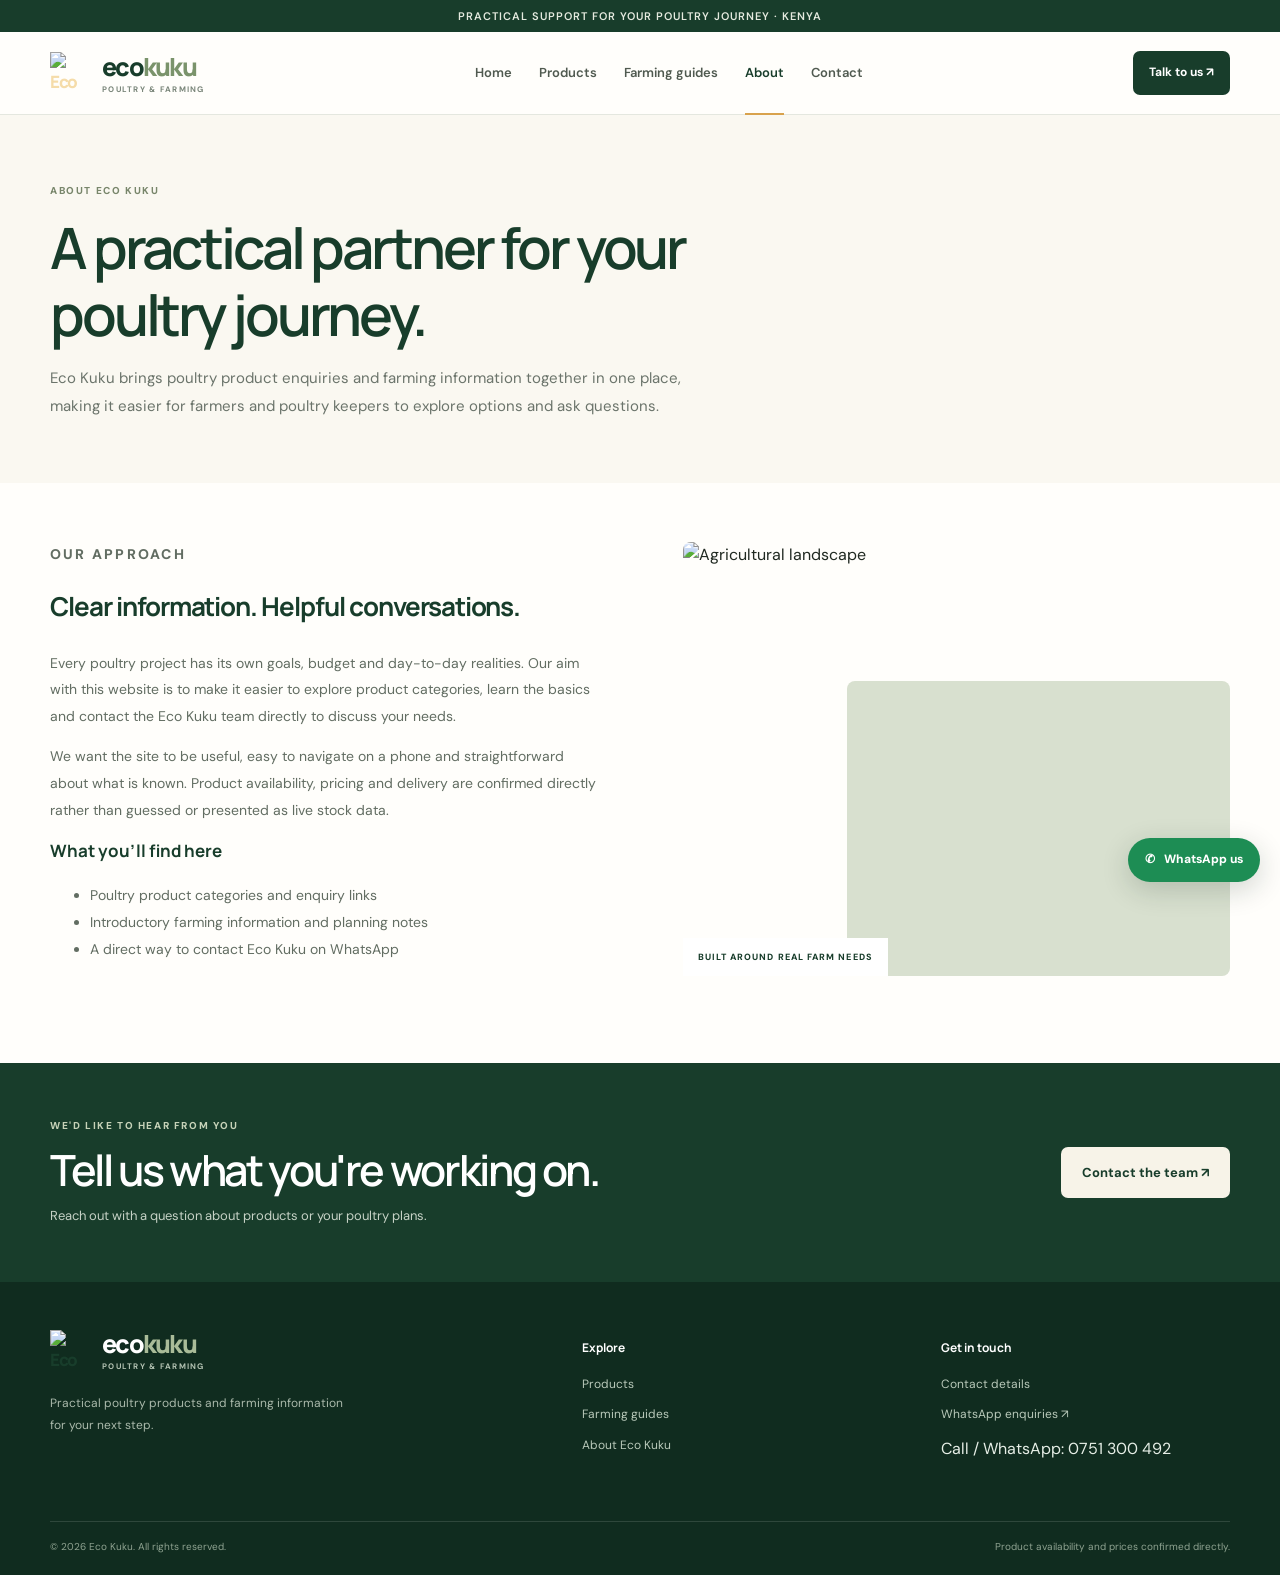
==== commit 9aee78b3: "Display phone number in website footer" ====
--- a/about.html
+++ b/about.html
@@ -1 +1 @@
-<!doctype html><html lang="en"><head><meta charset="utf-8"><meta name="viewport" content="width=device-width,initial-scale=1"><meta name="theme-color" content="#183d2b"><meta name="description" content="Learn about Eco Kuku and its poultry products and farming information."><title>About Eco Kuku | Poultry & Farming</title><link rel="stylesheet" href="assets/css/site.css"><script src="assets/js/site-config.js"></script><script src="assets/js/site.js" defer></script></head><body><a class="skip-link" href="#main">Skip to content</a><div class="announcement">Practical support for your poultry journey · Kenya</div><header class="site-header"><div class="wrap header-row"><a class="brand" href="./"><span class="brand-icon logo-image"><img src="https://i.postimg.cc/KYcvmJcQ/Screenshot-2026-10-16-161333.png" alt="Eco Kuku logo"></span><span class="brand-name">eco<span>kuku</span><small>POULTRY & FARMING</small></span></a><button class="menu-toggle" aria-expanded="false" aria-controls="site-nav">Menu <span>☰</span></button><nav id="site-nav" class="site-nav" aria-label="Main navigation"><a href="./">Home</a><a href="products.html">Products</a><a href="farming-guides.html">Farming guides</a><a class="active" href="about.html">About</a><a href="contact.html">Contact</a></nav><a class="button button-small header-order wa-link" data-message="Hello Eco Kuku, I would like to know more about your company." href="contact.html">Talk to us ↗</a></div></header><main id="main"><section class="page-hero"><div class="wrap"><p class="eyebrow">About Eco Kuku</p><h1>A practical partner for your poultry journey.</h1><p>Eco Kuku brings poultry product enquiries and farming information together in one place, making it easier for farmers and poultry keepers to explore options and ask questions.</p></div></section><section class="content-section"><div class="wrap two-column"><div><p class="eyebrow">Our approach</p><h2>Clear information. Helpful conversations.</h2><p>Every poultry project has its own goals, budget and day-to-day realities. Our aim with this website is to make it easier to explore product categories, learn the basics and contact the Eco Kuku team directly to discuss your needs.</p><p>We want the site to be useful, easy to navigate on a phone and straightforward about what is known. Product availability, pricing and delivery are confirmed directly rather than guessed or presented as live stock data.</p><h3>What you'll find here</h3><ul><li>Poultry product categories and enquiry links</li><li>Introductory farming information and planning notes</li><li>A direct way to contact Eco Kuku on WhatsApp</li></ul></div><div class="editorial-photo"><img src="https://images.unsplash.com/photo-1560493676-04071c5f467b?auto=format&fit=crop&w=1000&q=85" alt="Agricultural landscape" loading="lazy"><span class="photo-label">BUILT AROUND REAL FARM NEEDS</span></div></div></section><section class="closing-cta"><div class="wrap cta-inner"><div><p class="eyebrow">We'd like to hear from you</p><h2>Tell us what you're working on.</h2><p>Reach out with a question about products or your poultry plans.</p></div><a class="button button-light wa-link" data-message="Hello Eco Kuku, I would like to discuss my poultry farming needs." href="contact.html">Contact the team ↗</a></div></section></main><footer class="site-footer"><div class="wrap footer-main"><div class="footer-brand"><a class="brand brand-light" href="./"><span class="brand-icon logo-image"><img src="https://i.postimg.cc/KYcvmJcQ/Screenshot-2026-10-16-161333.png" alt="Eco Kuku logo"></span><span class="brand-name">eco<span>kuku</span><small>POULTRY & FARMING</small></span></a><p>Practical poultry products and farming information for your next step.</p></div><div><h3>Explore</h3><a href="products.html">Products</a><a href="farming-guides.html">Farming guides</a><a href="about.html">About Eco Kuku</a></div><div><h3>Get in touch</h3><a href="contact.html">Contact details</a><a class="wa-link" data-message="Hello Eco Kuku, I have a question." href="contact.html">WhatsApp enquiries ↗</a></div></div><div class="wrap footer-bottom"><span>© <span id="year">2026</span> Eco Kuku. All rights reserved.</span><span>Product availability and prices confirmed directly.</span></div></footer><a class="floating-whatsapp wa-link" data-message="Hello Eco Kuku, I have a poultry enquiry." href="contact.html">✆ <span>WhatsApp us</span></a></body></html>+<!doctype html><html lang="en"><head><meta charset="utf-8"><meta name="viewport" content="width=device-width,initial-scale=1"><meta name="theme-color" content="#183d2b"><meta name="description" content="Learn about Eco Kuku and its poultry products and farming information."><title>About Eco Kuku | Poultry & Farming</title><link rel="stylesheet" href="assets/css/site.css"><script src="assets/js/site-config.js"></script><script src="assets/js/site.js" defer></script></head><body><a class="skip-link" href="#main">Skip to content</a><div class="announcement">Practical support for your poultry journey · Kenya</div><header class="site-header"><div class="wrap header-row"><a class="brand" href="./"><span class="brand-icon logo-image"><img src="https://i.postimg.cc/KYcvmJcQ/Screenshot-2026-10-16-161333.png" alt="Eco Kuku logo"></span><span class="brand-name">eco<span>kuku</span><small>POULTRY & FARMING</small></span></a><button class="menu-toggle" aria-expanded="false" aria-controls="site-nav">Menu <span>☰</span></button><nav id="site-nav" class="site-nav" aria-label="Main navigation"><a href="./">Home</a><a href="products.html">Products</a><a href="farming-guides.html">Farming guides</a><a class="active" href="about.html">About</a><a href="contact.html">Contact</a></nav><a class="button button-small header-order wa-link" data-message="Hello Eco Kuku, I would like to know more about your company." href="contact.html">Talk to us ↗</a></div></header><main id="main"><section class="page-hero"><div class="wrap"><p class="eyebrow">About Eco Kuku</p><h1>A practical partner for your poultry journey.</h1><p>Eco Kuku brings poultry product enquiries and farming information together in one place, making it easier for farmers and poultry keepers to explore options and ask questions.</p></div></section><section class="content-section"><div class="wrap two-column"><div><p class="eyebrow">Our approach</p><h2>Clear information. Helpful conversations.</h2><p>Every poultry project has its own goals, budget and day-to-day realities. Our aim with this website is to make it easier to explore product categories, learn the basics and contact the Eco Kuku team directly to discuss your needs.</p><p>We want the site to be useful, easy to navigate on a phone and straightforward about what is known. Product availability, pricing and delivery are confirmed directly rather than guessed or presented as live stock data.</p><h3>What you'll find here</h3><ul><li>Poultry product categories and enquiry links</li><li>Introductory farming information and planning notes</li><li>A direct way to contact Eco Kuku on WhatsApp</li></ul></div><div class="editorial-photo"><img src="https://images.unsplash.com/photo-1560493676-04071c5f467b?auto=format&fit=crop&w=1000&q=85" alt="Agricultural landscape" loading="lazy"><span class="photo-label">BUILT AROUND REAL FARM NEEDS</span></div></div></section><section class="closing-cta"><div class="wrap cta-inner"><div><p class="eyebrow">We'd like to hear from you</p><h2>Tell us what you're working on.</h2><p>Reach out with a question about products or your poultry plans.</p></div><a class="button button-light wa-link" data-message="Hello Eco Kuku, I would like to discuss my poultry farming needs." href="contact.html">Contact the team ↗</a></div></section></main><footer class="site-footer"><div class="wrap footer-main"><div class="footer-brand"><a class="brand brand-light" href="./"><span class="brand-icon logo-image"><img src="https://i.postimg.cc/KYcvmJcQ/Screenshot-2026-10-16-161333.png" alt="Eco Kuku logo"></span><span class="brand-name">eco<span>kuku</span><small>POULTRY & FARMING</small></span></a><p>Practical poultry products and farming information for your next step.</p></div><div><h3>Explore</h3><a href="products.html">Products</a><a href="farming-guides.html">Farming guides</a><a href="about.html">About Eco Kuku</a></div><div><h3>Get in touch</h3><a href="contact.html">Contact details</a><a class="wa-link" data-message="Hello Eco Kuku, I have a question." href="contact.html">WhatsApp enquiries ↗</a><p class="footer-phone">Call / WhatsApp: <a data-contact="phone" href="tel:0751300492">0751 300 492</a></p></div></div><div class="wrap footer-bottom"><span>© <span id="year">2026</span> Eco Kuku. All rights reserved.</span><span>Product availability and prices confirmed directly.</span></div></footer><a class="floating-whatsapp wa-link" data-message="Hello Eco Kuku, I have a poultry enquiry." href="contact.html">✆ <span>WhatsApp us</span></a></body></html>
--- a/assets/css/site.css
+++ b/assets/css/site.css
@@ -1,5 +1,5 @@
 @import url('https://fonts.googleapis.com/css2?family=DM+Sans:wght@400;500;600;700&family=Manrope:wght@400;500;600;700;800&display=swap');
-:root{--forest:#183d2b;--forest2:#244d37;--moss:#6e8564;--sage:#edf1e8;--cream:#faf8f1;--paper:#fffefb;--ink:#202921;--muted:#6b746b;--line:#e2e5dc;--ochre:#d8a24d;--radius:14px;--shadow:0 18px 50px #1b38210f}*{box-sizing:border-box}html{scroll-behavior:smooth;scroll-padding-top:100px}body{margin:0;background:var(--paper);color:var(--ink);font-family:'DM Sans',Arial,sans-serif;font-size:16px;line-height:1.65;-webkit-font-smoothing:antialiased}img{display:block;width:100%;height:auto}a{color:inherit;text-decoration:none}button,a{-webkit-tap-highlight-color:transparent}a:focus-visible,button:focus-visible{outline:3px solid var(--ochre);outline-offset:3px}.wrap{width:min(1180px,calc(100% - 48px));margin-inline:auto}.skip-link{position:absolute;left:-9999px;top:8px;background:white;padding:10px;z-index:100}.skip-link:focus{left:8px}.announcement{background:var(--forest);color:#e5eadf;text-align:center;padding:7px 12px;font-size:11px;font-weight:600;letter-spacing:.09em;text-transform:uppercase}.site-header{background:#fffefbf2;backdrop-filter:blur(14px);position:sticky;top:0;z-index:50;border-bottom:1px solid #e4e7df}.header-row{min-height:82px;display:flex;align-items:center;justify-content:space-between;gap:28px}.brand{display:inline-flex;align-items:center;gap:10px;flex-shrink:0;color:var(--forest)}.brand-icon{display:grid;place-items:center;width:42px;height:42px;border-radius:12px;background:var(--forest);color:#f5dca9;font-family:Manrope,sans-serif;font-size:17px;font-weight:800;letter-spacing:-.08em}.brand-name{font-family:Manrope,sans-serif;font-weight:800;font-size:25px;line-height:1;letter-spacing:-.07em}.brand-name>span{color:#7a936b}.brand-name small{display:block;font-family:'DM Sans',sans-serif;font-size:8px;font-weight:700;letter-spacing:.16em;margin-top:6px;color:#798579}.site-nav{display:flex;align-items:center;gap:27px}.site-nav a{font-size:13px;color:#505a50;font-weight:600;transition:color .2s}.site-nav a:hover,.site-nav a.active{color:var(--forest)}.site-nav a.active{position:relative}.site-nav a.active:after{content:'';position:absolute;bottom:-31px;left:0;right:0;height:2px;background:var(--ochre)}.button{display:inline-flex;align-items:center;justify-content:center;gap:12px;border:1px solid transparent;border-radius:7px;background:var(--forest);color:white;padding:14px 20px;font-size:13px;font-weight:700;transition:transform .2s,background .2s;cursor:pointer}.button:hover{background:var(--forest2);transform:translateY(-1px)}.button-small{padding:11px 15px;font-size:12px}.button-light{background:#f7f3e8;color:var(--forest)}.button-light:hover{background:#fff;color:var(--forest)}.button-dark{background:var(--forest)}.menu-toggle{display:none;border:1px solid var(--line);background:#fff;border-radius:7px;padding:10px 12px;color:var(--forest);font:600 13px 'DM Sans',sans-serif}.hero{background:var(--cream);position:relative;overflow:hidden}.hero-layout{display:grid;grid-template-columns:1.04fr .96fr;gap:72px;align-items:center;padding-top:76px;padding-bottom:78px}.hero-copy{padding:10px 0 14px}.eyebrow{display:flex;align-items:center;gap:9px;margin:0 0 18px;color:#78866b;font-size:10px;font-weight:800;letter-spacing:.16em;text-transform:uppercase}.eyebrow-dot{width:7px;height:7px;border-radius:50%;background:var(--ochre)}h1,h2,h3,p{margin-top:0}h1,h2,h3{font-family:Manrope,'DM Sans',sans-serif}.hero h1{font-size:clamp(43px,5.1vw,67px);font-weight:600;letter-spacing:-.065em;line-height:1.08;color:var(--forest);margin:0 0 23px;max-width:600px}.hero h1 em{font-style:normal;color:#849671}.hero-lede{max-width:465px;font-size:16px;line-height:1.8;color:#667067;margin-bottom:28px}.hero-actions{display:flex;align-items:center;gap:25px;flex-wrap:wrap}.text-link{font-size:13px;font-weight:700;color:var(--forest);border-bottom:1px solid #a5b29d;padding:8px 0}.hero-note{display:flex;align-items:center;gap:10px;margin-top:35px;max-width:420px;color:#788076;font-size:11px}.note-mark{display:grid;place-items:center;width:22px;height:22px;flex-shrink:0;border-radius:50%;background:#e4ebdc;color:var(--forest);font-weight:800}.hero-visual{position:relative;padding:0 0 28px 22px}.hero-visual:before{content:'';position:absolute;left:0;top:22px;width:55%;height:77%;background:#e4e9dc;border-radius:8px}.hero-visual>img{position:relative;height:425px;object-fit:cover;border-radius:8px 8px 8px 70px;box-shadow:var(--shadow)}.image-stamp{position:absolute;left:-4px;bottom:43px;background:white;box-shadow:0 10px 30px #1b38211a;padding:14px 18px;border-radius:8px;display:flex;align-items:center;gap:12px}.stamp-leaf{display:grid;place-items:center;width:38px;height:38px;background:var(--sage);color:var(--forest);font-size:20px;border-radius:50%}.image-stamp strong,.image-stamp small{display:block}.image-stamp strong{font-size:12px;color:var(--forest)}.image-stamp small{font-size:10px;color:var(--muted);margin-top:3px}.visual-caption{position:absolute;right:5px;bottom:2px;font-size:8px;letter-spacing:.17em;font-weight:800;color:#6b7967}.hero-bottom{border-top:1px solid #e7e8de}.hero-bottom-inner{display:flex;justify-content:space-between;gap:18px;padding:16px 0;color:#8b9186;font-size:9px;font-weight:700;letter-spacing:.12em}.trust-strip{border-bottom:1px solid var(--line);background:white}.trust-grid{display:grid;grid-template-columns:repeat(3,1fr);padding:25px 0}.trust-grid>div{display:flex;align-items:center;justify-content:center;gap:13px;border-right:1px solid var(--line)}.trust-grid>div:first-child{justify-content:flex-start}.trust-grid>div:last-child{border:0;justify-content:flex-end}.trust-icon{display:grid;place-items:center;width:36px;height:36px;border-radius:10px;background:var(--sage);color:var(--forest);font-size:18px}.trust-grid strong,.trust-grid small{display:block}.trust-grid strong{font-size:12px;color:var(--forest)}.trust-grid small{font-size:10px;color:#8a9187;margin-top:3px}.section{padding:90px 0}.section-sage{background:var(--sage)}.section-intro{display:flex;align-items:end;justify-content:space-between;gap:50px;margin-bottom:34px}.section-intro .eyebrow{margin-bottom:11px}.section-intro h2,.editorial-copy h2,.cta-inner h2,.page-hero h1{color:var(--forest);font-size:clamp(30px,3.6vw,43px);font-weight:600;letter-spacing:-.055em;line-height:1.18;margin-bottom:0}.section-intro>p{max-width:435px;margin:0 0 4px;color:var(--muted);font-size:13px;line-height:1.8}.category-grid{display:grid;grid-template-columns:repeat(4,minmax(0,1fr));gap:17px}.category-card{border:1px solid var(--line);border-radius:9px;overflow:hidden;background:white;transition:transform .2s,box-shadow .2s}.category-card:hover{transform:translateY(-4px);box-shadow:var(--shadow)}.category-image{height:190px;position:relative;overflow:hidden;background:#e9eee5}.category-image img{height:100%;object-fit:cover;transition:transform .4s}.category-card:hover .category-image img{transform:scale(1.04)}.category-number{position:absolute;left:12px;top:12px;padding:5px 8px;border-radius:4px;background:#fffdf1e8;color:var(--forest);font-size:9px;font-weight:800;letter-spacing:.1em}.category-info{display:flex;align-items:center;justify-content:space-between;gap:10px;padding:17px 15px 18px}.category-info h3{font-size:14px;letter-spacing:-.03em;color:var(--forest);margin:0 0 7px}.category-info p{font-size:11px;color:#858c82;line-height:1.6;margin:0}.arrow-circle{display:grid;place-items:center;width:30px;height:30px;flex-shrink:0;border:1px solid var(--line);border-radius:50%;color:var(--forest);font-size:13px}.two-column{display:grid;grid-template-columns:1fr 1fr;align-items:center;gap:85px}.editorial-photo{position:relative;padding:0 24px 24px 0}.editorial-photo:before{content:'';position:absolute;right:0;bottom:0;width:70%;height:68%;background:#d8e0cf;border-radius:8px}.editorial-photo img{position:relative;height:410px;object-fit:cover;border-radius:8px}.photo-label{position:absolute;bottom:0;left:0;padding:12px 15px;background:white;color:var(--forest);font-size:9px;font-weight:800;letter-spacing:.12em}.editorial-copy .eyebrow{margin-bottom:14px}.editorial-copy h2{max-width:460px;margin-bottom:19px}.editorial-copy>p:not(.eyebrow){max-width:490px;color:#6b756a;font-size:13px;line-height:1.9}.check-list{list-style:none;padding:0;margin:25px 0 28px;display:grid;gap:12px}.check-list li{font-size:12px;color:#465447;display:flex;align-items:center;gap:10px}.check-list li:before{content:'✓';display:grid;place-items:center;width:19px;height:19px;border-radius:50%;background:#dce5d5;color:var(--forest);font-size:10px;font-weight:800}.steps-grid{display:grid;grid-template-columns:repeat(3,1fr);gap:18px}.step-card{padding:27px 25px 23px;border:1px solid var(--line);border-radius:9px;background:#fff}.step-card>span{display:grid;place-items:center;width:35px;height:35px;background:var(--sage);border-radius:50%;font-size:10px;font-weight:800;color:var(--forest);margin-bottom:19px}.step-card h3{font-size:17px;color:var(--forest);margin-bottom:9px}.step-card p{font-size:12px;line-height:1.8;color:var(--muted);margin:0}.closing-cta{background:var(--forest);padding:55px 0}.cta-inner{display:flex;align-items:center;justify-content:space-between;gap:30px}.cta-inner .eyebrow{color:#c6d2b8;margin-bottom:10px}.cta-inner h2{color:#fff;margin-bottom:10px}.cta-inner p:not(.eyebrow){color:#c6d2c6;font-size:13px;margin:0}.footer-main{display:grid;grid-template-columns:1.6fr 1fr 1fr;gap:70px;padding-top:48px;padding-bottom:42px}.site-footer{background:#102c1f;color:#e6eee6}.brand-light{color:white}.brand-light .brand-icon{background:#f4f0e4;color:var(--forest)}.brand-light .brand-name>span{color:#a9bb98}.brand-light .brand-name small{color:#b4c3b3}.footer-brand>p{max-width:300px;margin:19px 0 0;color:#aab9ab;font-size:12px;line-height:1.8}.footer-main h3{color:#fff;font-size:12px;margin:8px 0 17px}.footer-main>div:not(:first-child)>a{display:block;width:max-content;max-width:100%;font-size:12px;color:#b9c9ba;margin-bottom:11px}.footer-main a:hover{color:#f0d49a}.footer-note{display:block;max-width:220px;color:#8fa391;font-size:10px;line-height:1.6;margin-top:14px}.footer-bottom{border-top:1px solid #ffffff20;padding-top:17px;padding-bottom:20px;display:flex;justify-content:space-between;gap:20px;color:#8fa391;font-size:10px}.floating-whatsapp{position:fixed;right:20px;bottom:18px;z-index:40;display:flex;align-items:center;gap:9px;padding:12px 17px;border-radius:99px;background:#1d8d54;color:white;font-size:12px;font-weight:800;box-shadow:0 8px 28px #0e241b30}.floating-whatsapp:hover{background:#177546;color:white}.page-hero{background:var(--cream);padding:68px 0 62px}.page-hero .eyebrow{margin-bottom:14px}.page-hero h1{max-width:750px;font-size:clamp(37px,5vw,57px);margin-bottom:17px}.page-hero p:not(.eyebrow){max-width:650px;color:var(--muted);line-height:1.85;font-size:15px;margin:0}.content-section{padding:58px 0 85px}.content-section h2{color:var(--forest);font-size:26px;letter-spacing:-.04em}.content-section h3{color:var(--forest);font-size:17px}.content-section p,.content-section li{font-size:14px;color:#626d62;line-height:1.9}.content-grid{display:grid;grid-template-columns:repeat(3,minmax(0,1fr));gap:18px}.info-card{border:1px solid var(--line);border-radius:9px;overflow:hidden;background:#fff}.info-card img{height:180px;object-fit:cover}.info-card-body{padding:20px}.info-card h2,.info-card h3{font-size:17px;margin-bottom:9px}.info-card p{font-size:12px;margin-bottom:16px}.inline-link{font-size:12px;font-weight:800;color:var(--forest)}.contact-layout{display:grid;grid-template-columns:.85fr 1.15fr;gap:60px}.contact-panel{background:var(--sage);padding:28px;border-radius:10px}.contact-panel h2{color:var(--forest);font-size:23px}.contact-panel p{color:var(--muted);font-size:13px}.contact-detail{border-top:1px solid #d9e0d2;padding:15px 0}.contact-detail strong{display:block;font-size:12px;color:var(--forest);margin-bottom:3px}.contact-detail span{font-size:12px;color:var(--muted)}.faq-item{padding:18px 0;border-bottom:1px solid var(--line)}.faq-item h3{font-size:15px;margin-bottom:8px}.faq-item p{margin-bottom:0}.notice{padding:15px 17px;background:#f6f0dd;border-left:3px solid var(--ochre);color:#625737;font-size:12px;line-height:1.8}.article-list{display:grid;gap:20px}.article-row{padding:23px;border:1px solid var(--line);border-radius:9px}.article-row h2{margin:0 0 8px}.article-row p{margin:0}.no-js{padding:12px;background:#fff3d5;color:#4c3e1b;text-align:center}
+:root{--forest:#183d2b;--forest2:#244d37;--moss:#6e8564;--sage:#edf1e8;--cream:#faf8f1;--paper:#fffefb;--ink:#202921;--muted:#6b746b;--line:#e2e5dc;--ochre:#d8a24d;--radius:14px;--shadow:0 18px 50px #1b38210f}*{box-sizing:border-box}html{scroll-behavior:smooth;scroll-padding-top:100px}body{margin:0;background:var(--paper);color:var(--ink);font-family:'DM Sans',Arial,sans-serif;font-size:16px;line-height:1.65;-webkit-font-smoothing:antialiased}img{display:block;width:100%;height:auto}a{color:inherit;text-decoration:none}button,a{-webkit-tap-highlight-color:transparent}a:focus-visible,button:focus-visible{outline:3px solid var(--ochre);outline-offset:3px}.wrap{width:min(1180px,calc(100% - 48px));margin-inline:auto}.skip-link{position:absolute;left:-9999px;top:8px;background:white;padding:10px;z-index:100}.skip-link:focus{left:8px}.announcement{background:var(--forest);color:#e5eadf;text-align:center;padding:7px 12px;font-size:11px;font-weight:600;letter-spacing:.09em;text-transform:uppercase}.site-header{background:#fffefbf2;backdrop-filter:blur(14px);position:sticky;top:0;z-index:50;border-bottom:1px solid #e4e7df}.header-row{min-height:82px;display:flex;align-items:center;justify-content:space-between;gap:28px}.brand{display:inline-flex;align-items:center;gap:10px;flex-shrink:0;color:var(--forest)}.brand-icon{display:grid;place-items:center;width:42px;height:42px;border-radius:12px;background:var(--forest);color:#f5dca9;font-family:Manrope,sans-serif;font-size:17px;font-weight:800;letter-spacing:-.08em}.brand-icon.logo-image{background:transparent;border-radius:0;overflow:visible}.brand-icon.logo-image img{display:block;width:42px;height:42px;object-fit:contain;border-radius:0}.brand-name{font-family:Manrope,sans-serif;font-weight:800;font-size:25px;line-height:1;letter-spacing:-.07em}.brand-name>span{color:#7a936b}.brand-name small{display:block;font-family:'DM Sans',sans-serif;font-size:8px;font-weight:700;letter-spacing:.16em;margin-top:6px;color:#798579}.site-nav{display:flex;align-items:center;gap:27px}.site-nav a{font-size:13px;color:#505a50;font-weight:600;transition:color .2s}.site-nav a:hover,.site-nav a.active{color:var(--forest)}.site-nav a.active{position:relative}.site-nav a.active:after{content:'';position:absolute;bottom:-31px;left:0;right:0;height:2px;background:var(--ochre)}.button{display:inline-flex;align-items:center;justify-content:center;gap:12px;border:1px solid transparent;border-radius:7px;background:var(--forest);color:white;padding:14px 20px;font-size:13px;font-weight:700;transition:transform .2s,background .2s;cursor:pointer}.button:hover{background:var(--forest2);transform:translateY(-1px)}.button-small{padding:11px 15px;font-size:12px}.button-light{background:#f7f3e8;color:var(--forest)}.button-light:hover{background:#fff;color:var(--forest)}.button-dark{background:var(--forest)}.menu-toggle{display:none;border:1px solid var(--line);background:#fff;border-radius:7px;padding:10px 12px;color:var(--forest);font:600 13px 'DM Sans',sans-serif}.hero{background:var(--cream);position:relative;overflow:hidden}.hero-layout{display:grid;grid-template-columns:1.04fr .96fr;gap:72px;align-items:center;padding-top:76px;padding-bottom:78px}.hero-copy{padding:10px 0 14px}.eyebrow{display:flex;align-items:center;gap:9px;margin:0 0 18px;color:#78866b;font-size:10px;font-weight:800;letter-spacing:.16em;text-transform:uppercase}.eyebrow-dot{width:7px;height:7px;border-radius:50%;background:var(--ochre)}h1,h2,h3,p{margin-top:0}h1,h2,h3{font-family:Manrope,'DM Sans',sans-serif}.hero h1{font-size:clamp(43px,5.1vw,67px);font-weight:600;letter-spacing:-.065em;line-height:1.08;color:var(--forest);margin:0 0 23px;max-width:600px}.hero h1 em{font-style:normal;color:#849671}.hero-lede{max-width:465px;font-size:16px;line-height:1.8;color:#667067;margin-bottom:28px}.hero-actions{display:flex;align-items:center;gap:25px;flex-wrap:wrap}.text-link{font-size:13px;font-weight:700;color:var(--forest);border-bottom:1px solid #a5b29d;padding:8px 0}.hero-note{display:flex;align-items:center;gap:10px;margin-top:35px;max-width:420px;color:#788076;font-size:11px}.note-mark{display:grid;place-items:center;width:22px;height:22px;flex-shrink:0;border-radius:50%;background:#e4ebdc;color:var(--forest);font-weight:800}.hero-visual{position:relative;padding:0 0 28px 22px}.hero-visual:before{content:'';position:absolute;left:0;top:22px;width:55%;height:77%;background:#e4e9dc;border-radius:8px}.hero-visual>img{position:relative;height:425px;object-fit:cover;border-radius:8px 8px 8px 70px;box-shadow:var(--shadow)}.image-stamp{position:absolute;left:-4px;bottom:43px;background:white;box-shadow:0 10px 30px #1b38211a;padding:14px 18px;border-radius:8px;display:flex;align-items:center;gap:12px}.stamp-leaf{display:grid;place-items:center;width:38px;height:38px;background:var(--sage);color:var(--forest);font-size:20px;border-radius:50%}.image-stamp strong,.image-stamp small{display:block}.image-stamp strong{font-size:12px;color:var(--forest)}.image-stamp small{font-size:10px;color:var(--muted);margin-top:3px}.visual-caption{position:absolute;right:5px;bottom:2px;font-size:8px;letter-spacing:.17em;font-weight:800;color:#6b7967}.hero-bottom{border-top:1px solid #e7e8de}.hero-bottom-inner{display:flex;justify-content:space-between;gap:18px;padding:16px 0;color:#8b9186;font-size:9px;font-weight:700;letter-spacing:.12em}.trust-strip{border-bottom:1px solid var(--line);background:white}.trust-grid{display:grid;grid-template-columns:repeat(3,1fr);padding:25px 0}.trust-grid>div{display:flex;align-items:center;justify-content:center;gap:13px;border-right:1px solid var(--line)}.trust-grid>div:first-child{justify-content:flex-start}.trust-grid>div:last-child{border:0;justify-content:flex-end}.trust-icon{display:grid;place-items:center;width:36px;height:36px;border-radius:10px;background:var(--sage);color:var(--forest);font-size:18px}.trust-grid strong,.trust-grid small{display:block}.trust-grid strong{font-size:12px;color:var(--forest)}.trust-grid small{font-size:10px;color:#8a9187;margin-top:3px}.section{padding:90px 0}.section-sage{background:var(--sage)}.section-intro{display:flex;align-items:end;justify-content:space-between;gap:50px;margin-bottom:34px}.section-intro .eyebrow{margin-bottom:11px}.section-intro h2,.editorial-copy h2,.cta-inner h2,.page-hero h1{color:var(--forest);font-size:clamp(30px,3.6vw,43px);font-weight:600;letter-spacing:-.055em;line-height:1.18;margin-bottom:0}.section-intro>p{max-width:435px;margin:0 0 4px;color:var(--muted);font-size:13px;line-height:1.8}.category-grid{display:grid;grid-template-columns:repeat(4,minmax(0,1fr));gap:17px}.category-card{border:1px solid var(--line);border-radius:9px;overflow:hidden;background:white;transition:transform .2s,box-shadow .2s}.category-card:hover{transform:translateY(-4px);box-shadow:var(--shadow)}.category-image{height:190px;position:relative;overflow:hidden;background:#e9eee5}.category-image img{height:100%;object-fit:cover;transition:transform .4s}.category-card:hover .category-image img{transform:scale(1.04)}.category-number{position:absolute;left:12px;top:12px;padding:5px 8px;border-radius:4px;background:#fffdf1e8;color:var(--forest);font-size:9px;font-weight:800;letter-spacing:.1em}.category-info{display:flex;align-items:center;justify-content:space-between;gap:10px;padding:17px 15px 18px}.category-info h3{font-size:14px;letter-spacing:-.03em;color:var(--forest);margin:0 0 7px}.category-info p{font-size:11px;color:#858c82;line-height:1.6;margin:0}.arrow-circle{display:grid;place-items:center;width:30px;height:30px;flex-shrink:0;border:1px solid var(--line);border-radius:50%;color:var(--forest);font-size:13px}.two-column{display:grid;grid-template-columns:1fr 1fr;align-items:center;gap:85px}.editorial-photo{position:relative;padding:0 24px 24px 0}.editorial-photo:before{content:'';position:absolute;right:0;bottom:0;width:70%;height:68%;background:#d8e0cf;border-radius:8px}.editorial-photo img{position:relative;height:410px;object-fit:cover;border-radius:8px}.photo-label{position:absolute;bottom:0;left:0;padding:12px 15px;background:white;color:var(--forest);font-size:9px;font-weight:800;letter-spacing:.12em}.editorial-copy .eyebrow{margin-bottom:14px}.editorial-copy h2{max-width:460px;margin-bottom:19px}.editorial-copy>p:not(.eyebrow){max-width:490px;color:#6b756a;font-size:13px;line-height:1.9}.check-list{list-style:none;padding:0;margin:25px 0 28px;display:grid;gap:12px}.check-list li{font-size:12px;color:#465447;display:flex;align-items:center;gap:10px}.check-list li:before{content:'✓';display:grid;place-items:center;width:19px;height:19px;border-radius:50%;background:#dce5d5;color:var(--forest);font-size:10px;font-weight:800}.steps-grid{display:grid;grid-template-columns:repeat(3,1fr);gap:18px}.step-card{padding:27px 25px 23px;border:1px solid var(--line);border-radius:9px;background:#fff}.step-card>span{display:grid;place-items:center;width:35px;height:35px;background:var(--sage);border-radius:50%;font-size:10px;font-weight:800;color:var(--forest);margin-bottom:19px}.step-card h3{font-size:17px;color:var(--forest);margin-bottom:9px}.step-card p{font-size:12px;line-height:1.8;color:var(--muted);margin:0}.closing-cta{background:var(--forest);padding:55px 0}.cta-inner{display:flex;align-items:center;justify-content:space-between;gap:30px}.cta-inner .eyebrow{color:#c6d2b8;margin-bottom:10px}.cta-inner h2{color:#fff;margin-bottom:10px}.cta-inner p:not(.eyebrow){color:#c6d2c6;font-size:13px;margin:0}.footer-main{display:grid;grid-template-columns:1.6fr 1fr 1fr;gap:70px;padding-top:48px;padding-bottom:42px}.site-footer{background:#102c1f;color:#e6eee6}.brand-light{color:white}.brand-light .brand-icon{background:#f4f0e4;color:var(--forest)}.brand-light .brand-name>span{color:#a9bb98}.brand-light .brand-name small{color:#b4c3b3}.footer-brand>p{max-width:300px;margin:19px 0 0;color:#aab9ab;font-size:12px;line-height:1.8}.footer-main h3{color:#fff;font-size:12px;margin:8px 0 17px}.footer-main>div:not(:first-child)>a{display:block;width:max-content;max-width:100%;font-size:12px;color:#b9c9ba;margin-bottom:11px}.footer-main a:hover{color:#f0d49a}.footer-note{display:block;max-width:220px;color:#8fa391;font-size:10px;line-height:1.6;margin-top:14px}.footer-bottom{border-top:1px solid #ffffff20;padding-top:17px;padding-bottom:20px;display:flex;justify-content:space-between;gap:20px;color:#8fa391;font-size:10px}.floating-whatsapp{position:fixed;right:20px;bottom:18px;z-index:40;display:flex;align-items:center;gap:9px;padding:12px 17px;border-radius:99px;background:#1d8d54;color:white;font-size:12px;font-weight:800;box-shadow:0 8px 28px #0e241b30}.floating-whatsapp:hover{background:#177546;color:white}.page-hero{background:var(--cream);padding:68px 0 62px}.page-hero .eyebrow{margin-bottom:14px}.page-hero h1{max-width:750px;font-size:clamp(37px,5vw,57px);margin-bottom:17px}.page-hero p:not(.eyebrow){max-width:650px;color:var(--muted);line-height:1.85;font-size:15px;margin:0}.content-section{padding:58px 0 85px}.content-section h2{color:var(--forest);font-size:26px;letter-spacing:-.04em}.content-section h3{color:var(--forest);font-size:17px}.content-section p,.content-section li{font-size:14px;color:#626d62;line-height:1.9}.content-grid{display:grid;grid-template-columns:repeat(3,minmax(0,1fr));gap:18px}.info-card{border:1px solid var(--line);border-radius:9px;overflow:hidden;background:#fff}.info-card img{height:180px;object-fit:cover}.info-card-body{padding:20px}.info-card h2,.info-card h3{font-size:17px;margin-bottom:9px}.info-card p{font-size:12px;margin-bottom:16px}.inline-link{font-size:12px;font-weight:800;color:var(--forest)}.contact-layout{display:grid;grid-template-columns:.85fr 1.15fr;gap:60px}.contact-panel{background:var(--sage);padding:28px;border-radius:10px}.contact-panel h2{color:var(--forest);font-size:23px}.contact-panel p{color:var(--muted);font-size:13px}.contact-detail{border-top:1px solid #d9e0d2;padding:15px 0}.contact-detail strong{display:block;font-size:12px;color:var(--forest);margin-bottom:3px}.contact-detail span{font-size:12px;color:var(--muted)}.faq-item{padding:18px 0;border-bottom:1px solid var(--line)}.faq-item h3{font-size:15px;margin-bottom:8px}.faq-item p{margin-bottom:0}.notice{padding:15px 17px;background:#f6f0dd;border-left:3px solid var(--ochre);color:#625737;font-size:12px;line-height:1.8}.article-list{display:grid;gap:20px}.article-row{padding:23px;border:1px solid var(--line);border-radius:9px}.article-row h2{margin:0 0 8px}.article-row p{margin:0}.no-js{padding:12px;background:#fff3d5;color:#4c3e1b;text-align:center}
 @media(min-width:1400px){.hero-layout{padding-top:88px;padding-bottom:88px}.hero-visual>img{height:465px}.category-image{height:205px}}
 @media(max-width:1000px){.header-row{gap:16px}.site-nav{gap:17px}.site-nav a{font-size:12px}.hero-layout{gap:40px}.hero-visual>img{height:370px}.category-grid{grid-template-columns:repeat(2,minmax(0,1fr))}.category-image{height:230px}.two-column{gap:45px}.footer-main{gap:35px}}
 @media(max-width:760px){.wrap{width:calc(100% - 34px)}.header-row{min-height:70px;flex-wrap:wrap}.header-order{display:none}.menu-toggle{display:flex;align-items:center;gap:9px;margin-left:auto}.site-nav{display:none;position:absolute;left:0;right:0;top:100%;padding:8px 20px 18px;background:#fff;border-bottom:1px solid var(--line);box-shadow:0 15px 25px #102c1f0b;align-items:stretch;gap:0;flex-direction:column}.site-nav.is-open{display:flex}.site-nav a{padding:13px 4px;border-bottom:1px solid #eef0e9;font-size:13px}.site-nav a:last-child{border:0}.site-nav a.active:after{display:none}.brand-name{font-size:23px}.hero-layout{grid-template-columns:1fr;gap:35px;padding-top:48px;padding-bottom:42px}.hero h1{font-size:clamp(42px,10vw,58px);max-width:550px}.hero-lede{font-size:14px}.hero-visual{margin-left:8px;padding-left:13px}.hero-visual>img{height:330px;border-bottom-left-radius:45px}.image-stamp{left:-8px;bottom:35px;padding:11px 13px}.hero-bottom-inner{flex-wrap:wrap;justify-content:flex-start;gap:10px 20px}.hero-bottom-inner span:first-child{width:100%}.trust-grid{grid-template-columns:1fr;gap:0;padding:8px 0}.trust-grid>div,.trust-grid>div:first-child,.trust-grid>div:last-child{justify-content:flex-start;border-right:0;border-bottom:1px solid var(--line);padding:13px 0}.trust-grid>div:last-child{border-bottom:0}.section{padding:61px 0}.section-intro{display:block;margin-bottom:25px}.section-intro h2,.editorial-copy h2,.cta-inner h2{font-size:32px}.section-intro>p{margin-top:14px;font-size:12px}.category-grid{gap:12px}.category-image{height:155px}.category-info{padding:13px 11px}.category-info h3{font-size:12px}.category-info p{font-size:10px}.arrow-circle{width:26px;height:26px}.two-column{grid-template-columns:1fr;gap:34px}.editorial-photo img{height:300px}.editorial-copy>p:not(.eyebrow){font-size:12px}.steps-grid{grid-template-columns:1fr;gap:12px}.step-card{padding:21px}.step-card>span{margin-bottom:13px}.cta-inner{display:block}.cta-inner .button{margin-top:22px}.footer-main{grid-template-columns:1fr 1fr;gap:30px 20px;padding-top:38px}.footer-brand{grid-column:1/-1}.footer-bottom{flex-direction:column;gap:7px}.page-hero{padding:48px 0}.page-hero h1{font-size:39px}.page-hero p:not(.eyebrow){font-size:13px}.content-grid{grid-template-columns:1fr 1fr}.contact-layout{grid-template-columns:1fr;gap:25px}.floating-whatsapp{right:12px;bottom:12px;padding:11px 14px}.floating-whatsapp span{display:inline}}
@@ -14,3 +14,7 @@
 /* Compact, consistent incubator price card layout */
 .incubator-price-grid{display:grid;grid-template-columns:minmax(0,1fr);max-width:680px;margin:22px auto 28px}.incubator-price-grid .info-card{margin:0}.incubator-price-grid .info-card-body{padding:24px 26px}.incubator-price-grid .check-list{display:grid;grid-template-columns:repeat(2,minmax(0,1fr));gap:10px 24px;margin:16px 0 22px}.incubator-price-grid .check-list li{padding:10px 0;border-bottom:1px solid var(--line);font-size:14px}.incubator-price-grid .check-list li strong{color:var(--forest)}
 @media(max-width:520px){.incubator-price-grid .info-card-body{padding:20px 18px}.incubator-price-grid .check-list{grid-template-columns:1fr;gap:4px}.incubator-price-grid .check-list li{font-size:13px}}
+
+/* Shopping cart */
+.cart-panel{margin:28px 0 36px;padding:24px;border:1px solid var(--line);border-radius:12px;background:#fbfcf8;scroll-margin-top:110px}.cart-heading{display:flex;justify-content:space-between;align-items:center;gap:15px}.cart-heading .eyebrow{margin:0 0 4px}.cart-heading h2{margin:0;color:var(--forest);font-size:23px}.cart-clear{border:0;background:transparent;color:#737b70;text-decoration:underline;font:600 12px 'DM Sans',sans-serif;cursor:pointer}.cart-empty{margin:16px 0 4px!important;color:var(--muted);font-size:13px!important}.cart-items{margin-top:12px}.cart-row{display:grid;grid-template-columns:minmax(0,1fr) auto auto;align-items:center;gap:18px;padding:14px 0;border-bottom:1px solid var(--line)}.cart-product strong,.cart-product small{display:block}.cart-product strong{font-size:13px;color:var(--forest)}.cart-product small{font-size:11px;color:var(--muted)}.cart-controls{display:flex;align-items:center;gap:9px}.cart-controls button{min-width:28px;height:28px;border:1px solid var(--line);border-radius:5px;background:white;color:var(--forest);font-weight:700;cursor:pointer}.cart-controls span{min-width:14px;text-align:center;font-size:12px}.cart-controls .cart-remove{border:0;background:transparent;color:#8a5b4b;font-size:11px;text-decoration:underline}.cart-line-total{white-space:nowrap;font-size:12px;color:var(--forest)}.cart-summary{display:flex;align-items:center;justify-content:space-between;gap:20px;padding-top:20px}.cart-summary>strong{font-size:16px;color:var(--forest)}.cart-summary button:disabled{opacity:.45;cursor:not-allowed}.add-to-cart{display:inline-flex;align-items:center;justify-content:center;margin:5px 0 5px 8px;padding:6px 9px;border:1px solid #cbd6c4;border-radius:5px;background:#f4f7f0;color:var(--forest);font:700 10px 'DM Sans',sans-serif;white-space:nowrap;cursor:pointer}.add-to-cart:hover{background:#e4ebdc}.check-list li{flex-wrap:wrap}.info-card-body>.add-to-cart{margin:0 0 5px}.brand-light .brand-icon.logo-image{background:transparent}
+@media(max-width:600px){.cart-panel{padding:17px 13px}.cart-heading h2{font-size:20px}.cart-row{grid-template-columns:minmax(0,1fr) auto;gap:10px}.cart-controls{grid-column:1;grid-row:2}.cart-line-total{grid-column:2;grid-row:1/3}.cart-summary{align-items:stretch;flex-direction:column;gap:13px}.cart-summary .button{width:100%}.add-to-cart{margin-left:0}.check-list li{gap:7px}}
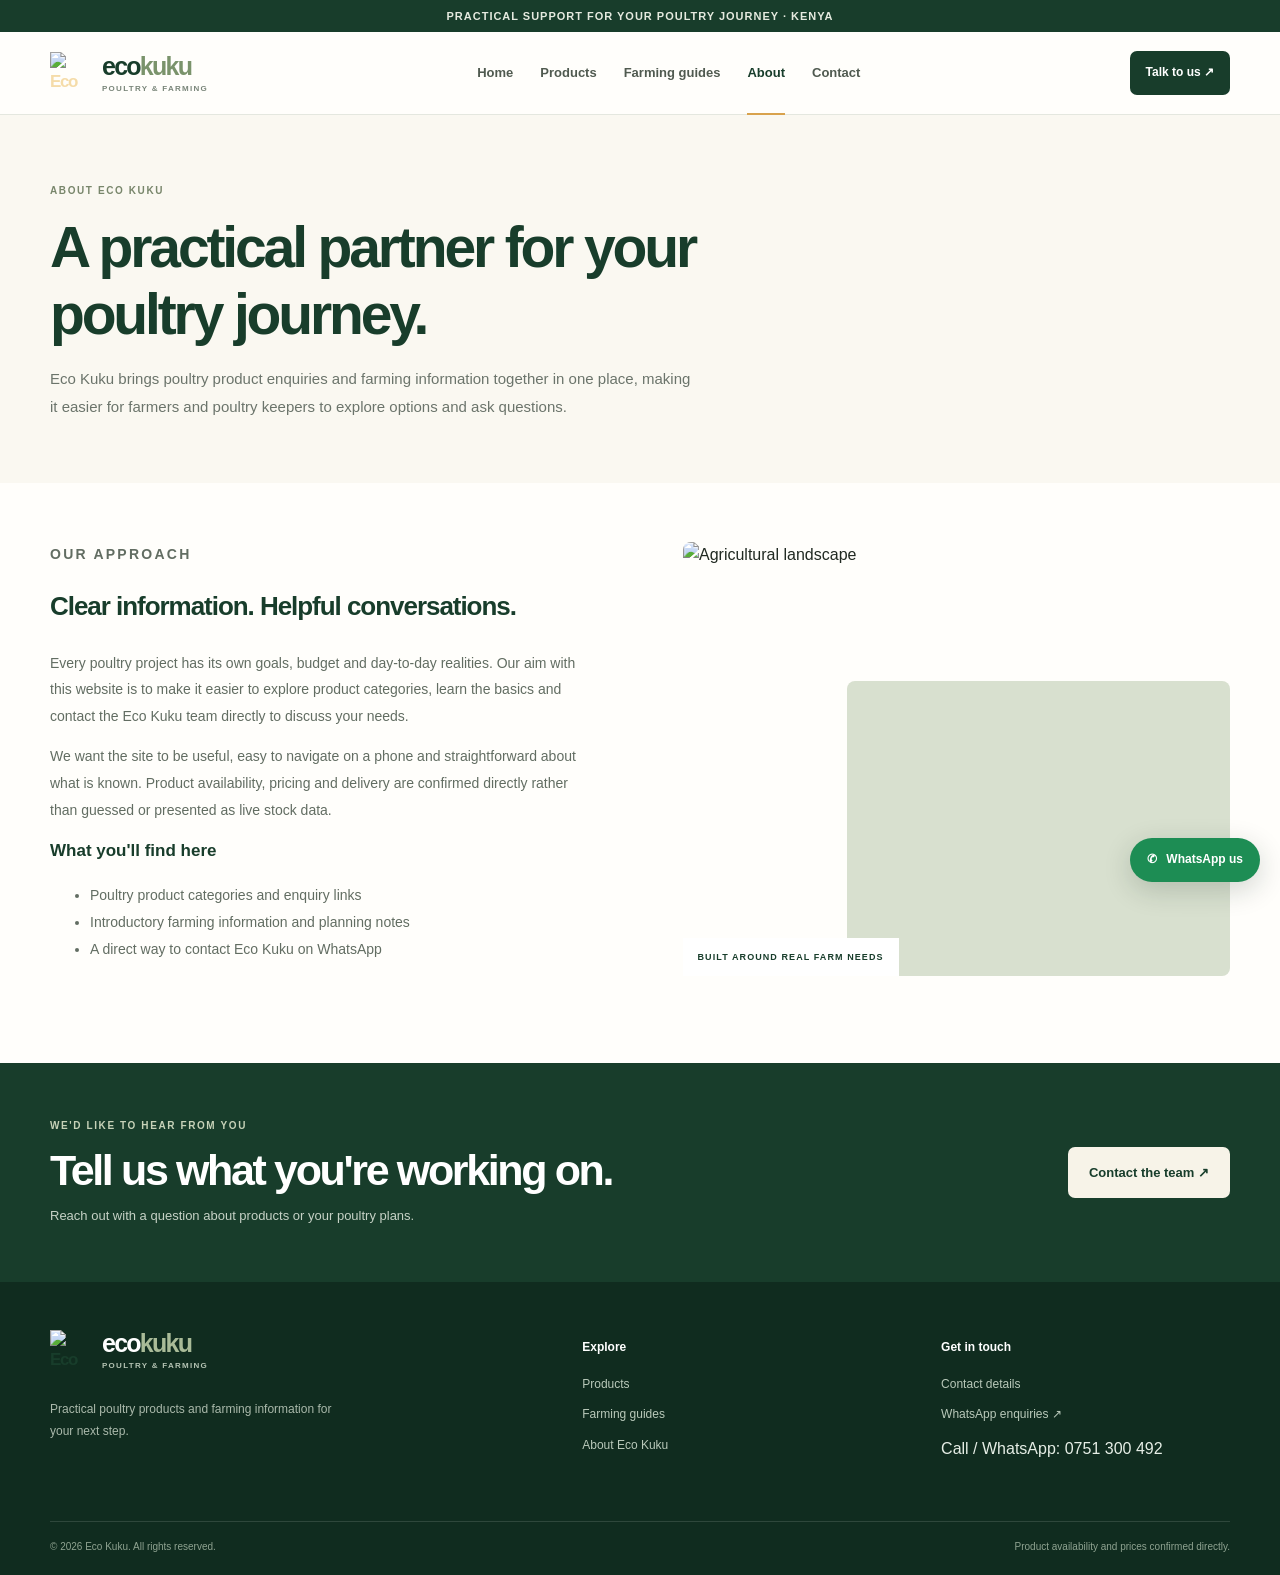
==== commit 92ff83d7: "Improve image loading and reduce page render blocking" ====
--- a/about.html
+++ b/about.html
@@ -1 +1 @@
-<!doctype html><html lang="en"><head><meta charset="utf-8"><meta name="viewport" content="width=device-width,initial-scale=1"><meta name="theme-color" content="#183d2b"><meta name="description" content="Learn about Eco Kuku and its poultry products and farming information."><title>About Eco Kuku | Poultry & Farming</title><link rel="stylesheet" href="assets/css/site.css"><script src="assets/js/site-config.js"></script><script src="assets/js/site.js" defer></script></head><body><a class="skip-link" href="#main">Skip to content</a><div class="announcement">Practical support for your poultry journey · Kenya</div><header class="site-header"><div class="wrap header-row"><a class="brand" href="./"><span class="brand-icon logo-image"><img src="https://i.postimg.cc/KYcvmJcQ/Screenshot-2026-10-16-161333.png" alt="Eco Kuku logo"></span><span class="brand-name">eco<span>kuku</span><small>POULTRY & FARMING</small></span></a><button class="menu-toggle" aria-expanded="false" aria-controls="site-nav">Menu <span>☰</span></button><nav id="site-nav" class="site-nav" aria-label="Main navigation"><a href="./">Home</a><a href="products.html">Products</a><a href="farming-guides.html">Farming guides</a><a class="active" href="about.html">About</a><a href="contact.html">Contact</a></nav><a class="button button-small header-order wa-link" data-message="Hello Eco Kuku, I would like to know more about your company." href="contact.html">Talk to us ↗</a></div></header><main id="main"><section class="page-hero"><div class="wrap"><p class="eyebrow">About Eco Kuku</p><h1>A practical partner for your poultry journey.</h1><p>Eco Kuku brings poultry product enquiries and farming information together in one place, making it easier for farmers and poultry keepers to explore options and ask questions.</p></div></section><section class="content-section"><div class="wrap two-column"><div><p class="eyebrow">Our approach</p><h2>Clear information. Helpful conversations.</h2><p>Every poultry project has its own goals, budget and day-to-day realities. Our aim with this website is to make it easier to explore product categories, learn the basics and contact the Eco Kuku team directly to discuss your needs.</p><p>We want the site to be useful, easy to navigate on a phone and straightforward about what is known. Product availability, pricing and delivery are confirmed directly rather than guessed or presented as live stock data.</p><h3>What you'll find here</h3><ul><li>Poultry product categories and enquiry links</li><li>Introductory farming information and planning notes</li><li>A direct way to contact Eco Kuku on WhatsApp</li></ul></div><div class="editorial-photo"><img src="https://images.unsplash.com/photo-1560493676-04071c5f467b?auto=format&fit=crop&w=1000&q=85" alt="Agricultural landscape" loading="lazy"><span class="photo-label">BUILT AROUND REAL FARM NEEDS</span></div></div></section><section class="closing-cta"><div class="wrap cta-inner"><div><p class="eyebrow">We'd like to hear from you</p><h2>Tell us what you're working on.</h2><p>Reach out with a question about products or your poultry plans.</p></div><a class="button button-light wa-link" data-message="Hello Eco Kuku, I would like to discuss my poultry farming needs." href="contact.html">Contact the team ↗</a></div></section></main><footer class="site-footer"><div class="wrap footer-main"><div class="footer-brand"><a class="brand brand-light" href="./"><span class="brand-icon logo-image"><img src="https://i.postimg.cc/KYcvmJcQ/Screenshot-2026-10-16-161333.png" alt="Eco Kuku logo"></span><span class="brand-name">eco<span>kuku</span><small>POULTRY & FARMING</small></span></a><p>Practical poultry products and farming information for your next step.</p></div><div><h3>Explore</h3><a href="products.html">Products</a><a href="farming-guides.html">Farming guides</a><a href="about.html">About Eco Kuku</a></div><div><h3>Get in touch</h3><a href="contact.html">Contact details</a><a class="wa-link" data-message="Hello Eco Kuku, I have a question." href="contact.html">WhatsApp enquiries ↗</a><p class="footer-phone">Call / WhatsApp: <a data-contact="phone" href="tel:0751300492">0751 300 492</a></p></div></div><div class="wrap footer-bottom"><span>© <span id="year">2026</span> Eco Kuku. All rights reserved.</span><span>Product availability and prices confirmed directly.</span></div></footer><a class="floating-whatsapp wa-link" data-message="Hello Eco Kuku, I have a poultry enquiry." href="contact.html">✆ <span>WhatsApp us</span></a></body></html>+<!doctype html><html lang="en"><head><meta charset="utf-8"><meta name="viewport" content="width=device-width,initial-scale=1"><meta name="theme-color" content="#183d2b"><meta name="description" content="Learn about Eco Kuku and its poultry products and farming information."><title>About Eco Kuku | Poultry & Farming</title><link rel="stylesheet" href="assets/css/site.css"><script src="assets/js/site-config.js"></script><script src="assets/js/site.js" defer></script></head><body><a class="skip-link" href="#main">Skip to content</a><div class="announcement">Practical support for your poultry journey · Kenya</div><header class="site-header"><div class="wrap header-row"><a class="brand" href="./"><span class="brand-icon logo-image"><img src="https://i.postimg.cc/KYcvmJcQ/Screenshot-2026-10-16-161333.png" alt="Eco Kuku logo" decoding="async" width="42" height="42"></span><span class="brand-name">eco<span>kuku</span><small>POULTRY & FARMING</small></span></a><button class="menu-toggle" aria-expanded="false" aria-controls="site-nav">Menu <span>☰</span></button><nav id="site-nav" class="site-nav" aria-label="Main navigation"><a href="./">Home</a><a href="products.html">Products</a><a href="farming-guides.html">Farming guides</a><a class="active" href="about.html">About</a><a href="contact.html">Contact</a></nav><a class="button button-small header-order wa-link" data-message="Hello Eco Kuku, I would like to know more about your company." href="contact.html">Talk to us ↗</a></div></header><main id="main"><section class="page-hero"><div class="wrap"><p class="eyebrow">About Eco Kuku</p><h1>A practical partner for your poultry journey.</h1><p>Eco Kuku brings poultry product enquiries and farming information together in one place, making it easier for farmers and poultry keepers to explore options and ask questions.</p></div></section><section class="content-section"><div class="wrap two-column"><div><p class="eyebrow">Our approach</p><h2>Clear information. Helpful conversations.</h2><p>Every poultry project has its own goals, budget and day-to-day realities. Our aim with this website is to make it easier to explore product categories, learn the basics and contact the Eco Kuku team directly to discuss your needs.</p><p>We want the site to be useful, easy to navigate on a phone and straightforward about what is known. Product availability, pricing and delivery are confirmed directly rather than guessed or presented as live stock data.</p><h3>What you'll find here</h3><ul><li>Poultry product categories and enquiry links</li><li>Introductory farming information and planning notes</li><li>A direct way to contact Eco Kuku on WhatsApp</li></ul></div><div class="editorial-photo"><img src="https://images.unsplash.com/photo-1560493676-04071c5f467b?auto=format&fit=crop&w=1000&q=85" alt="Agricultural landscape" loading="lazy" decoding="async"><span class="photo-label">BUILT AROUND REAL FARM NEEDS</span></div></div></section><section class="closing-cta"><div class="wrap cta-inner"><div><p class="eyebrow">We'd like to hear from you</p><h2>Tell us what you're working on.</h2><p>Reach out with a question about products or your poultry plans.</p></div><a class="button button-light wa-link" data-message="Hello Eco Kuku, I would like to discuss my poultry farming needs." href="contact.html">Contact the team ↗</a></div></section></main><footer class="site-footer"><div class="wrap footer-main"><div class="footer-brand"><a class="brand brand-light" href="./"><span class="brand-icon logo-image"><img src="https://i.postimg.cc/KYcvmJcQ/Screenshot-2026-10-16-161333.png" alt="Eco Kuku logo" decoding="async" width="42" height="42"></span><span class="brand-name">eco<span>kuku</span><small>POULTRY & FARMING</small></span></a><p>Practical poultry products and farming information for your next step.</p></div><div><h3>Explore</h3><a href="products.html">Products</a><a href="farming-guides.html">Farming guides</a><a href="about.html">About Eco Kuku</a></div><div><h3>Get in touch</h3><a href="contact.html">Contact details</a><a class="wa-link" data-message="Hello Eco Kuku, I have a question." href="contact.html">WhatsApp enquiries ↗</a><p class="footer-phone">Call / WhatsApp: <a data-contact="phone" href="tel:0751300492">0751 300 492</a></p></div></div><div class="wrap footer-bottom"><span>© <span id="year">2026</span> Eco Kuku. All rights reserved.</span><span>Product availability and prices confirmed directly.</span></div></footer><a class="floating-whatsapp wa-link" data-message="Hello Eco Kuku, I have a poultry enquiry." href="contact.html">✆ <span>WhatsApp us</span></a></body></html>
--- a/assets/css/site.css
+++ b/assets/css/site.css
@@ -1,5 +1,5 @@
-@import url('https://fonts.googleapis.com/css2?family=DM+Sans:wght@400;500;600;700&family=Manrope:wght@400;500;600;700;800&display=swap');
-:root{--forest:#183d2b;--forest2:#244d37;--moss:#6e8564;--sage:#edf1e8;--cream:#faf8f1;--paper:#fffefb;--ink:#202921;--muted:#6b746b;--line:#e2e5dc;--ochre:#d8a24d;--radius:14px;--shadow:0 18px 50px #1b38210f}*{box-sizing:border-box}html{scroll-behavior:smooth;scroll-padding-top:100px}body{margin:0;background:var(--paper);color:var(--ink);font-family:'DM Sans',Arial,sans-serif;font-size:16px;line-height:1.65;-webkit-font-smoothing:antialiased}img{display:block;width:100%;height:auto}a{color:inherit;text-decoration:none}button,a{-webkit-tap-highlight-color:transparent}a:focus-visible,button:focus-visible{outline:3px solid var(--ochre);outline-offset:3px}.wrap{width:min(1180px,calc(100% - 48px));margin-inline:auto}.skip-link{position:absolute;left:-9999px;top:8px;background:white;padding:10px;z-index:100}.skip-link:focus{left:8px}.announcement{background:var(--forest);color:#e5eadf;text-align:center;padding:7px 12px;font-size:11px;font-weight:600;letter-spacing:.09em;text-transform:uppercase}.site-header{background:#fffefbf2;backdrop-filter:blur(14px);position:sticky;top:0;z-index:50;border-bottom:1px solid #e4e7df}.header-row{min-height:82px;display:flex;align-items:center;justify-content:space-between;gap:28px}.brand{display:inline-flex;align-items:center;gap:10px;flex-shrink:0;color:var(--forest)}.brand-icon{display:grid;place-items:center;width:42px;height:42px;border-radius:12px;background:var(--forest);color:#f5dca9;font-family:Manrope,sans-serif;font-size:17px;font-weight:800;letter-spacing:-.08em}.brand-icon.logo-image{background:transparent;border-radius:0;overflow:visible}.brand-icon.logo-image img{display:block;width:42px;height:42px;object-fit:contain;border-radius:0}.brand-name{font-family:Manrope,sans-serif;font-weight:800;font-size:25px;line-height:1;letter-spacing:-.07em}.brand-name>span{color:#7a936b}.brand-name small{display:block;font-family:'DM Sans',sans-serif;font-size:8px;font-weight:700;letter-spacing:.16em;margin-top:6px;color:#798579}.site-nav{display:flex;align-items:center;gap:27px}.site-nav a{font-size:13px;color:#505a50;font-weight:600;transition:color .2s}.site-nav a:hover,.site-nav a.active{color:var(--forest)}.site-nav a.active{position:relative}.site-nav a.active:after{content:'';position:absolute;bottom:-31px;left:0;right:0;height:2px;background:var(--ochre)}.button{display:inline-flex;align-items:center;justify-content:center;gap:12px;border:1px solid transparent;border-radius:7px;background:var(--forest);color:white;padding:14px 20px;font-size:13px;font-weight:700;transition:transform .2s,background .2s;cursor:pointer}.button:hover{background:var(--forest2);transform:translateY(-1px)}.button-small{padding:11px 15px;font-size:12px}.button-light{background:#f7f3e8;color:var(--forest)}.button-light:hover{background:#fff;color:var(--forest)}.button-dark{background:var(--forest)}.menu-toggle{display:none;border:1px solid var(--line);background:#fff;border-radius:7px;padding:10px 12px;color:var(--forest);font:600 13px 'DM Sans',sans-serif}.hero{background:var(--cream);position:relative;overflow:hidden}.hero-layout{display:grid;grid-template-columns:1.04fr .96fr;gap:72px;align-items:center;padding-top:76px;padding-bottom:78px}.hero-copy{padding:10px 0 14px}.eyebrow{display:flex;align-items:center;gap:9px;margin:0 0 18px;color:#78866b;font-size:10px;font-weight:800;letter-spacing:.16em;text-transform:uppercase}.eyebrow-dot{width:7px;height:7px;border-radius:50%;background:var(--ochre)}h1,h2,h3,p{margin-top:0}h1,h2,h3{font-family:Manrope,'DM Sans',sans-serif}.hero h1{font-size:clamp(43px,5.1vw,67px);font-weight:600;letter-spacing:-.065em;line-height:1.08;color:var(--forest);margin:0 0 23px;max-width:600px}.hero h1 em{font-style:normal;color:#849671}.hero-lede{max-width:465px;font-size:16px;line-height:1.8;color:#667067;margin-bottom:28px}.hero-actions{display:flex;align-items:center;gap:25px;flex-wrap:wrap}.text-link{font-size:13px;font-weight:700;color:var(--forest);border-bottom:1px solid #a5b29d;padding:8px 0}.hero-note{display:flex;align-items:center;gap:10px;margin-top:35px;max-width:420px;color:#788076;font-size:11px}.note-mark{display:grid;place-items:center;width:22px;height:22px;flex-shrink:0;border-radius:50%;background:#e4ebdc;color:var(--forest);font-weight:800}.hero-visual{position:relative;padding:0 0 28px 22px}.hero-visual:before{content:'';position:absolute;left:0;top:22px;width:55%;height:77%;background:#e4e9dc;border-radius:8px}.hero-visual>img{position:relative;height:425px;object-fit:cover;border-radius:8px 8px 8px 70px;box-shadow:var(--shadow)}.image-stamp{position:absolute;left:-4px;bottom:43px;background:white;box-shadow:0 10px 30px #1b38211a;padding:14px 18px;border-radius:8px;display:flex;align-items:center;gap:12px}.stamp-leaf{display:grid;place-items:center;width:38px;height:38px;background:var(--sage);color:var(--forest);font-size:20px;border-radius:50%}.image-stamp strong,.image-stamp small{display:block}.image-stamp strong{font-size:12px;color:var(--forest)}.image-stamp small{font-size:10px;color:var(--muted);margin-top:3px}.visual-caption{position:absolute;right:5px;bottom:2px;font-size:8px;letter-spacing:.17em;font-weight:800;color:#6b7967}.hero-bottom{border-top:1px solid #e7e8de}.hero-bottom-inner{display:flex;justify-content:space-between;gap:18px;padding:16px 0;color:#8b9186;font-size:9px;font-weight:700;letter-spacing:.12em}.trust-strip{border-bottom:1px solid var(--line);background:white}.trust-grid{display:grid;grid-template-columns:repeat(3,1fr);padding:25px 0}.trust-grid>div{display:flex;align-items:center;justify-content:center;gap:13px;border-right:1px solid var(--line)}.trust-grid>div:first-child{justify-content:flex-start}.trust-grid>div:last-child{border:0;justify-content:flex-end}.trust-icon{display:grid;place-items:center;width:36px;height:36px;border-radius:10px;background:var(--sage);color:var(--forest);font-size:18px}.trust-grid strong,.trust-grid small{display:block}.trust-grid strong{font-size:12px;color:var(--forest)}.trust-grid small{font-size:10px;color:#8a9187;margin-top:3px}.section{padding:90px 0}.section-sage{background:var(--sage)}.section-intro{display:flex;align-items:end;justify-content:space-between;gap:50px;margin-bottom:34px}.section-intro .eyebrow{margin-bottom:11px}.section-intro h2,.editorial-copy h2,.cta-inner h2,.page-hero h1{color:var(--forest);font-size:clamp(30px,3.6vw,43px);font-weight:600;letter-spacing:-.055em;line-height:1.18;margin-bottom:0}.section-intro>p{max-width:435px;margin:0 0 4px;color:var(--muted);font-size:13px;line-height:1.8}.category-grid{display:grid;grid-template-columns:repeat(4,minmax(0,1fr));gap:17px}.category-card{border:1px solid var(--line);border-radius:9px;overflow:hidden;background:white;transition:transform .2s,box-shadow .2s}.category-card:hover{transform:translateY(-4px);box-shadow:var(--shadow)}.category-image{height:190px;position:relative;overflow:hidden;background:#e9eee5}.category-image img{height:100%;object-fit:cover;transition:transform .4s}.category-card:hover .category-image img{transform:scale(1.04)}.category-number{position:absolute;left:12px;top:12px;padding:5px 8px;border-radius:4px;background:#fffdf1e8;color:var(--forest);font-size:9px;font-weight:800;letter-spacing:.1em}.category-info{display:flex;align-items:center;justify-content:space-between;gap:10px;padding:17px 15px 18px}.category-info h3{font-size:14px;letter-spacing:-.03em;color:var(--forest);margin:0 0 7px}.category-info p{font-size:11px;color:#858c82;line-height:1.6;margin:0}.arrow-circle{display:grid;place-items:center;width:30px;height:30px;flex-shrink:0;border:1px solid var(--line);border-radius:50%;color:var(--forest);font-size:13px}.two-column{display:grid;grid-template-columns:1fr 1fr;align-items:center;gap:85px}.editorial-photo{position:relative;padding:0 24px 24px 0}.editorial-photo:before{content:'';position:absolute;right:0;bottom:0;width:70%;height:68%;background:#d8e0cf;border-radius:8px}.editorial-photo img{position:relative;height:410px;object-fit:cover;border-radius:8px}.photo-label{position:absolute;bottom:0;left:0;padding:12px 15px;background:white;color:var(--forest);font-size:9px;font-weight:800;letter-spacing:.12em}.editorial-copy .eyebrow{margin-bottom:14px}.editorial-copy h2{max-width:460px;margin-bottom:19px}.editorial-copy>p:not(.eyebrow){max-width:490px;color:#6b756a;font-size:13px;line-height:1.9}.check-list{list-style:none;padding:0;margin:25px 0 28px;display:grid;gap:12px}.check-list li{font-size:12px;color:#465447;display:flex;align-items:center;gap:10px}.check-list li:before{content:'✓';display:grid;place-items:center;width:19px;height:19px;border-radius:50%;background:#dce5d5;color:var(--forest);font-size:10px;font-weight:800}.steps-grid{display:grid;grid-template-columns:repeat(3,1fr);gap:18px}.step-card{padding:27px 25px 23px;border:1px solid var(--line);border-radius:9px;background:#fff}.step-card>span{display:grid;place-items:center;width:35px;height:35px;background:var(--sage);border-radius:50%;font-size:10px;font-weight:800;color:var(--forest);margin-bottom:19px}.step-card h3{font-size:17px;color:var(--forest);margin-bottom:9px}.step-card p{font-size:12px;line-height:1.8;color:var(--muted);margin:0}.closing-cta{background:var(--forest);padding:55px 0}.cta-inner{display:flex;align-items:center;justify-content:space-between;gap:30px}.cta-inner .eyebrow{color:#c6d2b8;margin-bottom:10px}.cta-inner h2{color:#fff;margin-bottom:10px}.cta-inner p:not(.eyebrow){color:#c6d2c6;font-size:13px;margin:0}.footer-main{display:grid;grid-template-columns:1.6fr 1fr 1fr;gap:70px;padding-top:48px;padding-bottom:42px}.site-footer{background:#102c1f;color:#e6eee6}.brand-light{color:white}.brand-light .brand-icon{background:#f4f0e4;color:var(--forest)}.brand-light .brand-name>span{color:#a9bb98}.brand-light .brand-name small{color:#b4c3b3}.footer-brand>p{max-width:300px;margin:19px 0 0;color:#aab9ab;font-size:12px;line-height:1.8}.footer-main h3{color:#fff;font-size:12px;margin:8px 0 17px}.footer-main>div:not(:first-child)>a{display:block;width:max-content;max-width:100%;font-size:12px;color:#b9c9ba;margin-bottom:11px}.footer-main a:hover{color:#f0d49a}.footer-note{display:block;max-width:220px;color:#8fa391;font-size:10px;line-height:1.6;margin-top:14px}.footer-bottom{border-top:1px solid #ffffff20;padding-top:17px;padding-bottom:20px;display:flex;justify-content:space-between;gap:20px;color:#8fa391;font-size:10px}.floating-whatsapp{position:fixed;right:20px;bottom:18px;z-index:40;display:flex;align-items:center;gap:9px;padding:12px 17px;border-radius:99px;background:#1d8d54;color:white;font-size:12px;font-weight:800;box-shadow:0 8px 28px #0e241b30}.floating-whatsapp:hover{background:#177546;color:white}.page-hero{background:var(--cream);padding:68px 0 62px}.page-hero .eyebrow{margin-bottom:14px}.page-hero h1{max-width:750px;font-size:clamp(37px,5vw,57px);margin-bottom:17px}.page-hero p:not(.eyebrow){max-width:650px;color:var(--muted);line-height:1.85;font-size:15px;margin:0}.content-section{padding:58px 0 85px}.content-section h2{color:var(--forest);font-size:26px;letter-spacing:-.04em}.content-section h3{color:var(--forest);font-size:17px}.content-section p,.content-section li{font-size:14px;color:#626d62;line-height:1.9}.content-grid{display:grid;grid-template-columns:repeat(3,minmax(0,1fr));gap:18px}.info-card{border:1px solid var(--line);border-radius:9px;overflow:hidden;background:#fff}.info-card img{height:180px;object-fit:cover}.info-card-body{padding:20px}.info-card h2,.info-card h3{font-size:17px;margin-bottom:9px}.info-card p{font-size:12px;margin-bottom:16px}.inline-link{font-size:12px;font-weight:800;color:var(--forest)}.contact-layout{display:grid;grid-template-columns:.85fr 1.15fr;gap:60px}.contact-panel{background:var(--sage);padding:28px;border-radius:10px}.contact-panel h2{color:var(--forest);font-size:23px}.contact-panel p{color:var(--muted);font-size:13px}.contact-detail{border-top:1px solid #d9e0d2;padding:15px 0}.contact-detail strong{display:block;font-size:12px;color:var(--forest);margin-bottom:3px}.contact-detail span{font-size:12px;color:var(--muted)}.faq-item{padding:18px 0;border-bottom:1px solid var(--line)}.faq-item h3{font-size:15px;margin-bottom:8px}.faq-item p{margin-bottom:0}.notice{padding:15px 17px;background:#f6f0dd;border-left:3px solid var(--ochre);color:#625737;font-size:12px;line-height:1.8}.article-list{display:grid;gap:20px}.article-row{padding:23px;border:1px solid var(--line);border-radius:9px}.article-row h2{margin:0 0 8px}.article-row p{margin:0}.no-js{padding:12px;background:#fff3d5;color:#4c3e1b;text-align:center}
+
+:root{--forest:#183d2b;--forest2:#244d37;--moss:#6e8564;--sage:#edf1e8;--cream:#faf8f1;--paper:#fffefb;--ink:#202921;--muted:#6b746b;--line:#e2e5dc;--ochre:#d8a24d;--radius:14px;--shadow:0 18px 50px #1b38210f}*{box-sizing:border-box}html{scroll-behavior:smooth;scroll-padding-top:100px}body{margin:0;background:var(--paper);color:var(--ink);font-family:Arial,Helvetica,sans-serif;font-size:16px;line-height:1.65;-webkit-font-smoothing:antialiased}img{display:block;width:100%;height:auto}a{color:inherit;text-decoration:none}button,a{-webkit-tap-highlight-color:transparent}a:focus-visible,button:focus-visible{outline:3px solid var(--ochre);outline-offset:3px}.wrap{width:min(1180px,calc(100% - 48px));margin-inline:auto}.skip-link{position:absolute;left:-9999px;top:8px;background:white;padding:10px;z-index:100}.skip-link:focus{left:8px}.announcement{background:var(--forest);color:#e5eadf;text-align:center;padding:7px 12px;font-size:11px;font-weight:600;letter-spacing:.09em;text-transform:uppercase}.site-header{background:#fffefbf2;backdrop-filter:blur(14px);position:sticky;top:0;z-index:50;border-bottom:1px solid #e4e7df}.header-row{min-height:82px;display:flex;align-items:center;justify-content:space-between;gap:28px}.brand{display:inline-flex;align-items:center;gap:10px;flex-shrink:0;color:var(--forest)}.brand-icon{display:grid;place-items:center;width:42px;height:42px;border-radius:12px;background:var(--forest);color:#f5dca9;font-family:Arial,Helvetica,sans-serif;font-size:17px;font-weight:800;letter-spacing:-.08em}.brand-icon.logo-image{background:transparent;border-radius:0;overflow:visible}.brand-icon.logo-image img{display:block;width:42px;height:42px;object-fit:contain;border-radius:0}.brand-name{font-family:Manrope,sans-serif;font-weight:800;font-size:25px;line-height:1;letter-spacing:-.07em}.brand-name>span{color:#7a936b}.brand-name small{display:block;font-family:Arial,Helvetica,sans-serif;font-size:8px;font-weight:700;letter-spacing:.16em;margin-top:6px;color:#798579}.site-nav{display:flex;align-items:center;gap:27px}.site-nav a{font-size:13px;color:#505a50;font-weight:600;transition:color .2s}.site-nav a:hover,.site-nav a.active{color:var(--forest)}.site-nav a.active{position:relative}.site-nav a.active:after{content:'';position:absolute;bottom:-31px;left:0;right:0;height:2px;background:var(--ochre)}.button{display:inline-flex;align-items:center;justify-content:center;gap:12px;border:1px solid transparent;border-radius:7px;background:var(--forest);color:white;padding:14px 20px;font-size:13px;font-weight:700;transition:transform .2s,background .2s;cursor:pointer}.button:hover{background:var(--forest2);transform:translateY(-1px)}.button-small{padding:11px 15px;font-size:12px}.button-light{background:#f7f3e8;color:var(--forest)}.button-light:hover{background:#fff;color:var(--forest)}.button-dark{background:var(--forest)}.menu-toggle{display:none;border:1px solid var(--line);background:#fff;border-radius:7px;padding:10px 12px;color:var(--forest);font:600 13px 'DM Sans',sans-serif}.hero{background:var(--cream);position:relative;overflow:hidden}.hero-layout{display:grid;grid-template-columns:1.04fr .96fr;gap:72px;align-items:center;padding-top:76px;padding-bottom:78px}.hero-copy{padding:10px 0 14px}.eyebrow{display:flex;align-items:center;gap:9px;margin:0 0 18px;color:#78866b;font-size:10px;font-weight:800;letter-spacing:.16em;text-transform:uppercase}.eyebrow-dot{width:7px;height:7px;border-radius:50%;background:var(--ochre)}h1,h2,h3,p{margin-top:0}h1,h2,h3{font-family:Manrope,'DM Sans',sans-serif}.hero h1{font-size:clamp(43px,5.1vw,67px);font-weight:600;letter-spacing:-.065em;line-height:1.08;color:var(--forest);margin:0 0 23px;max-width:600px}.hero h1 em{font-style:normal;color:#849671}.hero-lede{max-width:465px;font-size:16px;line-height:1.8;color:#667067;margin-bottom:28px}.hero-actions{display:flex;align-items:center;gap:25px;flex-wrap:wrap}.text-link{font-size:13px;font-weight:700;color:var(--forest);border-bottom:1px solid #a5b29d;padding:8px 0}.hero-note{display:flex;align-items:center;gap:10px;margin-top:35px;max-width:420px;color:#788076;font-size:11px}.note-mark{display:grid;place-items:center;width:22px;height:22px;flex-shrink:0;border-radius:50%;background:#e4ebdc;color:var(--forest);font-weight:800}.hero-visual{position:relative;padding:0 0 28px 22px}.hero-visual:before{content:'';position:absolute;left:0;top:22px;width:55%;height:77%;background:#e4e9dc;border-radius:8px}.hero-visual>img{position:relative;height:425px;object-fit:cover;border-radius:8px 8px 8px 70px;box-shadow:var(--shadow)}.image-stamp{position:absolute;left:-4px;bottom:43px;background:white;box-shadow:0 10px 30px #1b38211a;padding:14px 18px;border-radius:8px;display:flex;align-items:center;gap:12px}.stamp-leaf{display:grid;place-items:center;width:38px;height:38px;background:var(--sage);color:var(--forest);font-size:20px;border-radius:50%}.image-stamp strong,.image-stamp small{display:block}.image-stamp strong{font-size:12px;color:var(--forest)}.image-stamp small{font-size:10px;color:var(--muted);margin-top:3px}.visual-caption{position:absolute;right:5px;bottom:2px;font-size:8px;letter-spacing:.17em;font-weight:800;color:#6b7967}.hero-bottom{border-top:1px solid #e7e8de}.hero-bottom-inner{display:flex;justify-content:space-between;gap:18px;padding:16px 0;color:#8b9186;font-size:9px;font-weight:700;letter-spacing:.12em}.trust-strip{border-bottom:1px solid var(--line);background:white}.trust-grid{display:grid;grid-template-columns:repeat(3,1fr);padding:25px 0}.trust-grid>div{display:flex;align-items:center;justify-content:center;gap:13px;border-right:1px solid var(--line)}.trust-grid>div:first-child{justify-content:flex-start}.trust-grid>div:last-child{border:0;justify-content:flex-end}.trust-icon{display:grid;place-items:center;width:36px;height:36px;border-radius:10px;background:var(--sage);color:var(--forest);font-size:18px}.trust-grid strong,.trust-grid small{display:block}.trust-grid strong{font-size:12px;color:var(--forest)}.trust-grid small{font-size:10px;color:#8a9187;margin-top:3px}.section{padding:90px 0}.section-sage{background:var(--sage)}.section-intro{display:flex;align-items:end;justify-content:space-between;gap:50px;margin-bottom:34px}.section-intro .eyebrow{margin-bottom:11px}.section-intro h2,.editorial-copy h2,.cta-inner h2,.page-hero h1{color:var(--forest);font-size:clamp(30px,3.6vw,43px);font-weight:600;letter-spacing:-.055em;line-height:1.18;margin-bottom:0}.section-intro>p{max-width:435px;margin:0 0 4px;color:var(--muted);font-size:13px;line-height:1.8}.category-grid{display:grid;grid-template-columns:repeat(4,minmax(0,1fr));gap:17px}.category-card{border:1px solid var(--line);border-radius:9px;overflow:hidden;background:white;transition:transform .2s,box-shadow .2s}.category-card:hover{transform:translateY(-4px);box-shadow:var(--shadow)}.category-image{height:190px;position:relative;overflow:hidden;background:#e9eee5}.category-image img{height:100%;object-fit:cover;transition:transform .4s}.category-card:hover .category-image img{transform:scale(1.04)}.category-number{position:absolute;left:12px;top:12px;padding:5px 8px;border-radius:4px;background:#fffdf1e8;color:var(--forest);font-size:9px;font-weight:800;letter-spacing:.1em}.category-info{display:flex;align-items:center;justify-content:space-between;gap:10px;padding:17px 15px 18px}.category-info h3{font-size:14px;letter-spacing:-.03em;color:var(--forest);margin:0 0 7px}.category-info p{font-size:11px;color:#858c82;line-height:1.6;margin:0}.arrow-circle{display:grid;place-items:center;width:30px;height:30px;flex-shrink:0;border:1px solid var(--line);border-radius:50%;color:var(--forest);font-size:13px}.two-column{display:grid;grid-template-columns:1fr 1fr;align-items:center;gap:85px}.editorial-photo{position:relative;padding:0 24px 24px 0}.editorial-photo:before{content:'';position:absolute;right:0;bottom:0;width:70%;height:68%;background:#d8e0cf;border-radius:8px}.editorial-photo img{position:relative;height:410px;object-fit:cover;border-radius:8px}.photo-label{position:absolute;bottom:0;left:0;padding:12px 15px;background:white;color:var(--forest);font-size:9px;font-weight:800;letter-spacing:.12em}.editorial-copy .eyebrow{margin-bottom:14px}.editorial-copy h2{max-width:460px;margin-bottom:19px}.editorial-copy>p:not(.eyebrow){max-width:490px;color:#6b756a;font-size:13px;line-height:1.9}.check-list{list-style:none;padding:0;margin:25px 0 28px;display:grid;gap:12px}.check-list li{font-size:12px;color:#465447;display:flex;align-items:center;gap:10px}.check-list li:before{content:'✓';display:grid;place-items:center;width:19px;height:19px;border-radius:50%;background:#dce5d5;color:var(--forest);font-size:10px;font-weight:800}.steps-grid{display:grid;grid-template-columns:repeat(3,1fr);gap:18px}.step-card{padding:27px 25px 23px;border:1px solid var(--line);border-radius:9px;background:#fff}.step-card>span{display:grid;place-items:center;width:35px;height:35px;background:var(--sage);border-radius:50%;font-size:10px;font-weight:800;color:var(--forest);margin-bottom:19px}.step-card h3{font-size:17px;color:var(--forest);margin-bottom:9px}.step-card p{font-size:12px;line-height:1.8;color:var(--muted);margin:0}.closing-cta{background:var(--forest);padding:55px 0}.cta-inner{display:flex;align-items:center;justify-content:space-between;gap:30px}.cta-inner .eyebrow{color:#c6d2b8;margin-bottom:10px}.cta-inner h2{color:#fff;margin-bottom:10px}.cta-inner p:not(.eyebrow){color:#c6d2c6;font-size:13px;margin:0}.footer-main{display:grid;grid-template-columns:1.6fr 1fr 1fr;gap:70px;padding-top:48px;padding-bottom:42px}.site-footer{background:#102c1f;color:#e6eee6}.brand-light{color:white}.brand-light .brand-icon{background:#f4f0e4;color:var(--forest)}.brand-light .brand-name>span{color:#a9bb98}.brand-light .brand-name small{color:#b4c3b3}.footer-brand>p{max-width:300px;margin:19px 0 0;color:#aab9ab;font-size:12px;line-height:1.8}.footer-main h3{color:#fff;font-size:12px;margin:8px 0 17px}.footer-main>div:not(:first-child)>a{display:block;width:max-content;max-width:100%;font-size:12px;color:#b9c9ba;margin-bottom:11px}.footer-main a:hover{color:#f0d49a}.footer-note{display:block;max-width:220px;color:#8fa391;font-size:10px;line-height:1.6;margin-top:14px}.footer-bottom{border-top:1px solid #ffffff20;padding-top:17px;padding-bottom:20px;display:flex;justify-content:space-between;gap:20px;color:#8fa391;font-size:10px}.floating-whatsapp{position:fixed;right:20px;bottom:18px;z-index:40;display:flex;align-items:center;gap:9px;padding:12px 17px;border-radius:99px;background:#1d8d54;color:white;font-size:12px;font-weight:800;box-shadow:0 8px 28px #0e241b30}.floating-whatsapp:hover{background:#177546;color:white}.page-hero{background:var(--cream);padding:68px 0 62px}.page-hero .eyebrow{margin-bottom:14px}.page-hero h1{max-width:750px;font-size:clamp(37px,5vw,57px);margin-bottom:17px}.page-hero p:not(.eyebrow){max-width:650px;color:var(--muted);line-height:1.85;font-size:15px;margin:0}.content-section{padding:58px 0 85px}.content-section h2{color:var(--forest);font-size:26px;letter-spacing:-.04em}.content-section h3{color:var(--forest);font-size:17px}.content-section p,.content-section li{font-size:14px;color:#626d62;line-height:1.9}.content-grid{display:grid;grid-template-columns:repeat(3,minmax(0,1fr));gap:18px}.info-card{border:1px solid var(--line);border-radius:9px;overflow:hidden;background:#fff}.info-card img{height:180px;object-fit:cover}.info-card-body{padding:20px}.info-card h2,.info-card h3{font-size:17px;margin-bottom:9px}.info-card p{font-size:12px;margin-bottom:16px}.inline-link{font-size:12px;font-weight:800;color:var(--forest)}.contact-layout{display:grid;grid-template-columns:.85fr 1.15fr;gap:60px}.contact-panel{background:var(--sage);padding:28px;border-radius:10px}.contact-panel h2{color:var(--forest);font-size:23px}.contact-panel p{color:var(--muted);font-size:13px}.contact-detail{border-top:1px solid #d9e0d2;padding:15px 0}.contact-detail strong{display:block;font-size:12px;color:var(--forest);margin-bottom:3px}.contact-detail span{font-size:12px;color:var(--muted)}.faq-item{padding:18px 0;border-bottom:1px solid var(--line)}.faq-item h3{font-size:15px;margin-bottom:8px}.faq-item p{margin-bottom:0}.notice{padding:15px 17px;background:#f6f0dd;border-left:3px solid var(--ochre);color:#625737;font-size:12px;line-height:1.8}.article-list{display:grid;gap:20px}.article-row{padding:23px;border:1px solid var(--line);border-radius:9px}.article-row h2{margin:0 0 8px}.article-row p{margin:0}.no-js{padding:12px;background:#fff3d5;color:#4c3e1b;text-align:center}
 @media(min-width:1400px){.hero-layout{padding-top:88px;padding-bottom:88px}.hero-visual>img{height:465px}.category-image{height:205px}}
 @media(max-width:1000px){.header-row{gap:16px}.site-nav{gap:17px}.site-nav a{font-size:12px}.hero-layout{gap:40px}.hero-visual>img{height:370px}.category-grid{grid-template-columns:repeat(2,minmax(0,1fr))}.category-image{height:230px}.two-column{gap:45px}.footer-main{gap:35px}}
 @media(max-width:760px){.wrap{width:calc(100% - 34px)}.header-row{min-height:70px;flex-wrap:wrap}.header-order{display:none}.menu-toggle{display:flex;align-items:center;gap:9px;margin-left:auto}.site-nav{display:none;position:absolute;left:0;right:0;top:100%;padding:8px 20px 18px;background:#fff;border-bottom:1px solid var(--line);box-shadow:0 15px 25px #102c1f0b;align-items:stretch;gap:0;flex-direction:column}.site-nav.is-open{display:flex}.site-nav a{padding:13px 4px;border-bottom:1px solid #eef0e9;font-size:13px}.site-nav a:last-child{border:0}.site-nav a.active:after{display:none}.brand-name{font-size:23px}.hero-layout{grid-template-columns:1fr;gap:35px;padding-top:48px;padding-bottom:42px}.hero h1{font-size:clamp(42px,10vw,58px);max-width:550px}.hero-lede{font-size:14px}.hero-visual{margin-left:8px;padding-left:13px}.hero-visual>img{height:330px;border-bottom-left-radius:45px}.image-stamp{left:-8px;bottom:35px;padding:11px 13px}.hero-bottom-inner{flex-wrap:wrap;justify-content:flex-start;gap:10px 20px}.hero-bottom-inner span:first-child{width:100%}.trust-grid{grid-template-columns:1fr;gap:0;padding:8px 0}.trust-grid>div,.trust-grid>div:first-child,.trust-grid>div:last-child{justify-content:flex-start;border-right:0;border-bottom:1px solid var(--line);padding:13px 0}.trust-grid>div:last-child{border-bottom:0}.section{padding:61px 0}.section-intro{display:block;margin-bottom:25px}.section-intro h2,.editorial-copy h2,.cta-inner h2{font-size:32px}.section-intro>p{margin-top:14px;font-size:12px}.category-grid{gap:12px}.category-image{height:155px}.category-info{padding:13px 11px}.category-info h3{font-size:12px}.category-info p{font-size:10px}.arrow-circle{width:26px;height:26px}.two-column{grid-template-columns:1fr;gap:34px}.editorial-photo img{height:300px}.editorial-copy>p:not(.eyebrow){font-size:12px}.steps-grid{grid-template-columns:1fr;gap:12px}.step-card{padding:21px}.step-card>span{margin-bottom:13px}.cta-inner{display:block}.cta-inner .button{margin-top:22px}.footer-main{grid-template-columns:1fr 1fr;gap:30px 20px;padding-top:38px}.footer-brand{grid-column:1/-1}.footer-bottom{flex-direction:column;gap:7px}.page-hero{padding:48px 0}.page-hero h1{font-size:39px}.page-hero p:not(.eyebrow){font-size:13px}.content-grid{grid-template-columns:1fr 1fr}.contact-layout{grid-template-columns:1fr;gap:25px}.floating-whatsapp{right:12px;bottom:12px;padding:11px 14px}.floating-whatsapp span{display:inline}}
@@ -18,3 +18,6 @@
 /* Shopping cart */
 .cart-panel{margin:28px 0 36px;padding:24px;border:1px solid var(--line);border-radius:12px;background:#fbfcf8;scroll-margin-top:110px}.cart-heading{display:flex;justify-content:space-between;align-items:center;gap:15px}.cart-heading .eyebrow{margin:0 0 4px}.cart-heading h2{margin:0;color:var(--forest);font-size:23px}.cart-clear{border:0;background:transparent;color:#737b70;text-decoration:underline;font:600 12px 'DM Sans',sans-serif;cursor:pointer}.cart-empty{margin:16px 0 4px!important;color:var(--muted);font-size:13px!important}.cart-items{margin-top:12px}.cart-row{display:grid;grid-template-columns:minmax(0,1fr) auto auto;align-items:center;gap:18px;padding:14px 0;border-bottom:1px solid var(--line)}.cart-product strong,.cart-product small{display:block}.cart-product strong{font-size:13px;color:var(--forest)}.cart-product small{font-size:11px;color:var(--muted)}.cart-controls{display:flex;align-items:center;gap:9px}.cart-controls button{min-width:28px;height:28px;border:1px solid var(--line);border-radius:5px;background:white;color:var(--forest);font-weight:700;cursor:pointer}.cart-controls span{min-width:14px;text-align:center;font-size:12px}.cart-controls .cart-remove{border:0;background:transparent;color:#8a5b4b;font-size:11px;text-decoration:underline}.cart-line-total{white-space:nowrap;font-size:12px;color:var(--forest)}.cart-summary{display:flex;align-items:center;justify-content:space-between;gap:20px;padding-top:20px}.cart-summary>strong{font-size:16px;color:var(--forest)}.cart-summary button:disabled{opacity:.45;cursor:not-allowed}.add-to-cart{display:inline-flex;align-items:center;justify-content:center;margin:5px 0 5px 8px;padding:6px 9px;border:1px solid #cbd6c4;border-radius:5px;background:#f4f7f0;color:var(--forest);font:700 10px 'DM Sans',sans-serif;white-space:nowrap;cursor:pointer}.add-to-cart:hover{background:#e4ebdc}.check-list li{flex-wrap:wrap}.info-card-body>.add-to-cart{margin:0 0 5px}.brand-light .brand-icon.logo-image{background:transparent}
 @media(max-width:600px){.cart-panel{padding:17px 13px}.cart-heading h2{font-size:20px}.cart-row{grid-template-columns:minmax(0,1fr) auto;gap:10px}.cart-controls{grid-column:1;grid-row:2}.cart-line-total{grid-column:2;grid-row:1/3}.cart-summary{align-items:stretch;flex-direction:column;gap:13px}.cart-summary .button{width:100%}.add-to-cart{margin-left:0}.check-list li{gap:7px}}
+
+/* Performance: avoid external font requests and reserve image space to reduce layout shifts. */
+img{height:auto;content-visibility:auto}.brand-icon.logo-image img{width:42px;height:42px;object-fit:contain}.hero img{aspect-ratio:4/3;object-fit:cover}.product-card img,.info-card img{aspect-ratio:4/3;object-fit:cover}
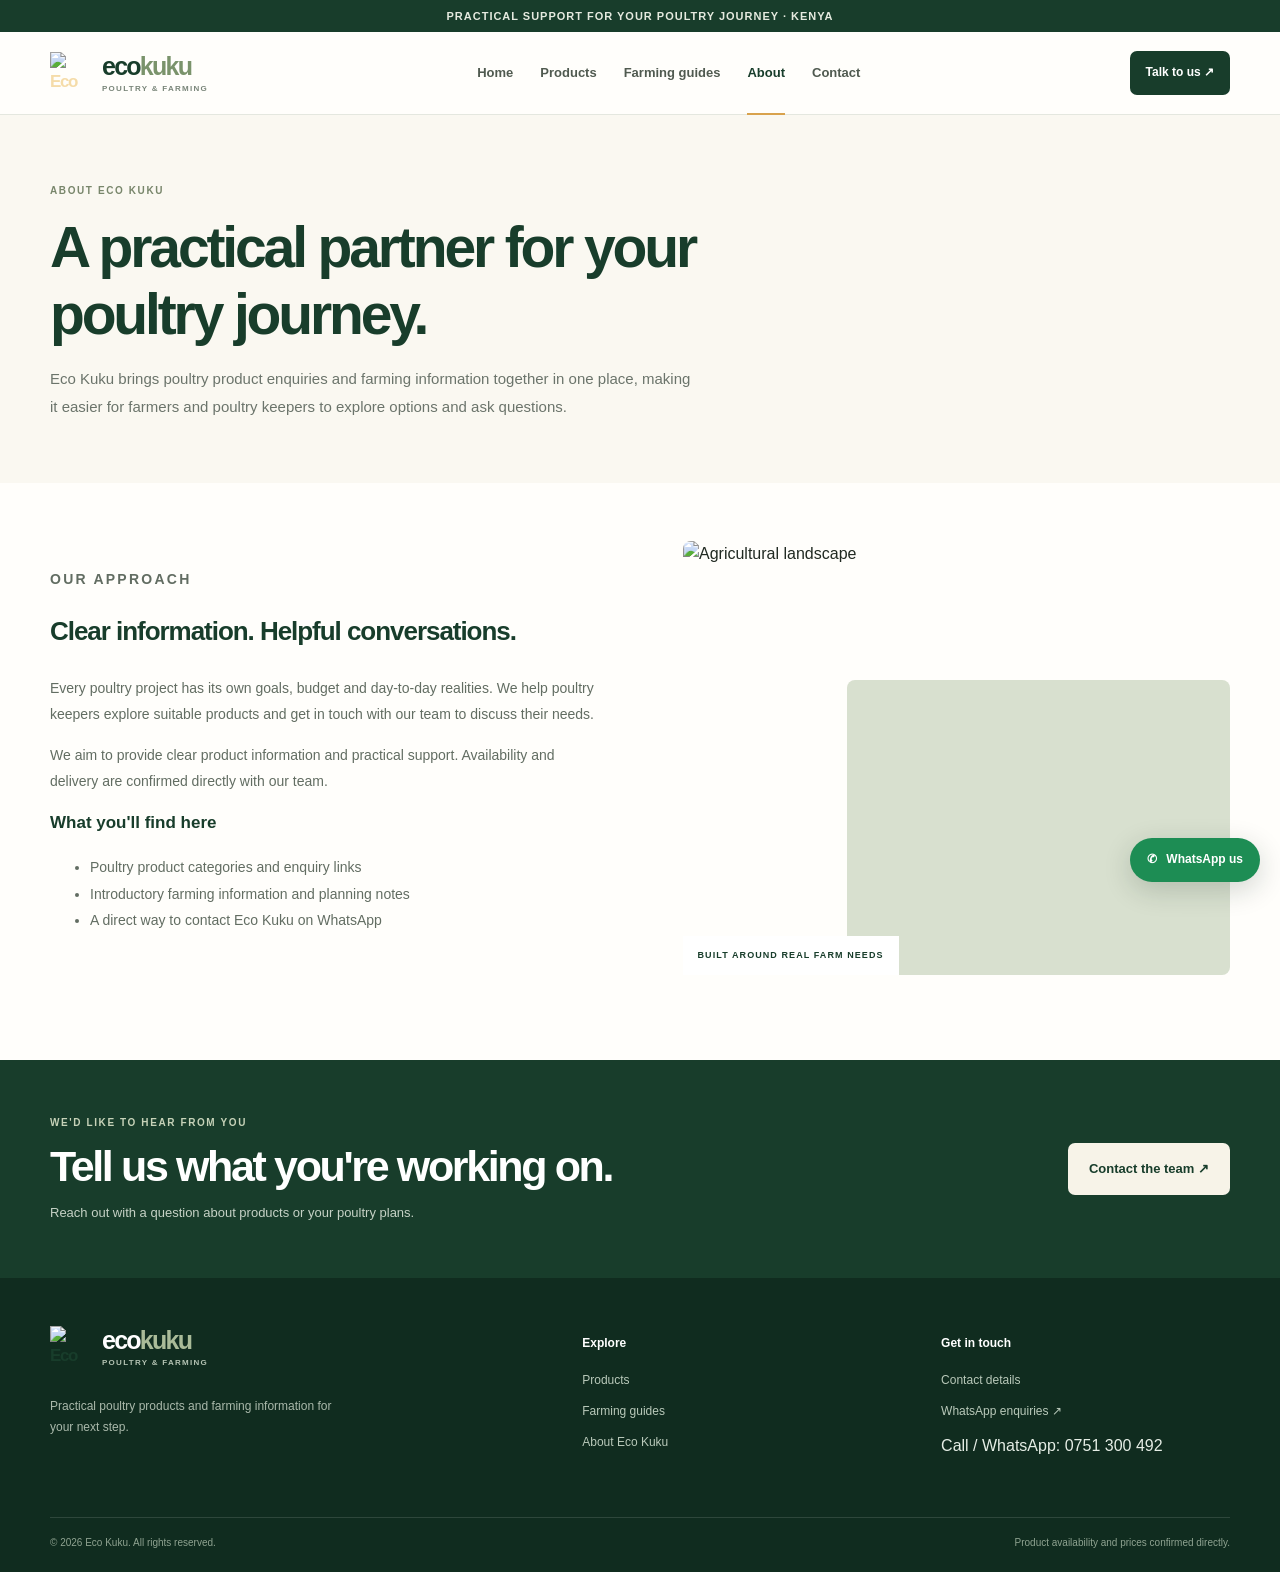
==== commit e013c30b: "Remove setup placeholders and polish public website copy" ====
--- a/about.html
+++ b/about.html
@@ -1 +1 @@
-<!doctype html><html lang="en"><head><meta charset="utf-8"><meta name="viewport" content="width=device-width,initial-scale=1"><meta name="theme-color" content="#183d2b"><meta name="description" content="Learn about Eco Kuku and its poultry products and farming information."><title>About Eco Kuku | Poultry & Farming</title><link rel="stylesheet" href="assets/css/site.css"><script src="assets/js/site-config.js"></script><script src="assets/js/site.js" defer></script></head><body><a class="skip-link" href="#main">Skip to content</a><div class="announcement">Practical support for your poultry journey · Kenya</div><header class="site-header"><div class="wrap header-row"><a class="brand" href="./"><span class="brand-icon logo-image"><img src="https://i.postimg.cc/KYcvmJcQ/Screenshot-2026-10-16-161333.png" alt="Eco Kuku logo" decoding="async" width="42" height="42"></span><span class="brand-name">eco<span>kuku</span><small>POULTRY & FARMING</small></span></a><button class="menu-toggle" aria-expanded="false" aria-controls="site-nav">Menu <span>☰</span></button><nav id="site-nav" class="site-nav" aria-label="Main navigation"><a href="./">Home</a><a href="products.html">Products</a><a href="farming-guides.html">Farming guides</a><a class="active" href="about.html">About</a><a href="contact.html">Contact</a></nav><a class="button button-small header-order wa-link" data-message="Hello Eco Kuku, I would like to know more about your company." href="contact.html">Talk to us ↗</a></div></header><main id="main"><section class="page-hero"><div class="wrap"><p class="eyebrow">About Eco Kuku</p><h1>A practical partner for your poultry journey.</h1><p>Eco Kuku brings poultry product enquiries and farming information together in one place, making it easier for farmers and poultry keepers to explore options and ask questions.</p></div></section><section class="content-section"><div class="wrap two-column"><div><p class="eyebrow">Our approach</p><h2>Clear information. Helpful conversations.</h2><p>Every poultry project has its own goals, budget and day-to-day realities. Our aim with this website is to make it easier to explore product categories, learn the basics and contact the Eco Kuku team directly to discuss your needs.</p><p>We want the site to be useful, easy to navigate on a phone and straightforward about what is known. Product availability, pricing and delivery are confirmed directly rather than guessed or presented as live stock data.</p><h3>What you'll find here</h3><ul><li>Poultry product categories and enquiry links</li><li>Introductory farming information and planning notes</li><li>A direct way to contact Eco Kuku on WhatsApp</li></ul></div><div class="editorial-photo"><img src="https://images.unsplash.com/photo-1560493676-04071c5f467b?auto=format&fit=crop&w=1000&q=85" alt="Agricultural landscape" loading="lazy" decoding="async"><span class="photo-label">BUILT AROUND REAL FARM NEEDS</span></div></div></section><section class="closing-cta"><div class="wrap cta-inner"><div><p class="eyebrow">We'd like to hear from you</p><h2>Tell us what you're working on.</h2><p>Reach out with a question about products or your poultry plans.</p></div><a class="button button-light wa-link" data-message="Hello Eco Kuku, I would like to discuss my poultry farming needs." href="contact.html">Contact the team ↗</a></div></section></main><footer class="site-footer"><div class="wrap footer-main"><div class="footer-brand"><a class="brand brand-light" href="./"><span class="brand-icon logo-image"><img src="https://i.postimg.cc/KYcvmJcQ/Screenshot-2026-10-16-161333.png" alt="Eco Kuku logo" decoding="async" width="42" height="42"></span><span class="brand-name">eco<span>kuku</span><small>POULTRY & FARMING</small></span></a><p>Practical poultry products and farming information for your next step.</p></div><div><h3>Explore</h3><a href="products.html">Products</a><a href="farming-guides.html">Farming guides</a><a href="about.html">About Eco Kuku</a></div><div><h3>Get in touch</h3><a href="contact.html">Contact details</a><a class="wa-link" data-message="Hello Eco Kuku, I have a question." href="contact.html">WhatsApp enquiries ↗</a><p class="footer-phone">Call / WhatsApp: <a data-contact="phone" href="tel:0751300492">0751 300 492</a></p></div></div><div class="wrap footer-bottom"><span>© <span id="year">2026</span> Eco Kuku. All rights reserved.</span><span>Product availability and prices confirmed directly.</span></div></footer><a class="floating-whatsapp wa-link" data-message="Hello Eco Kuku, I have a poultry enquiry." href="contact.html">✆ <span>WhatsApp us</span></a></body></html>+<!doctype html><html lang="en"><head><meta charset="utf-8"><meta name="viewport" content="width=device-width,initial-scale=1"><meta name="theme-color" content="#183d2b"><meta name="description" content="Learn about Eco Kuku and its poultry products and farming information."><title>About Eco Kuku | Poultry & Farming</title><link rel="stylesheet" href="assets/css/site.css"><script src="assets/js/site-config.js"></script><script src="assets/js/site.js" defer></script></head><body><a class="skip-link" href="#main">Skip to content</a><div class="announcement">Practical support for your poultry journey · Kenya</div><header class="site-header"><div class="wrap header-row"><a class="brand" href="./"><span class="brand-icon logo-image"><img src="https://i.postimg.cc/KYcvmJcQ/Screenshot-2026-10-16-161333.png" alt="Eco Kuku logo" decoding="async" width="42" height="42"></span><span class="brand-name">eco<span>kuku</span><small>POULTRY & FARMING</small></span></a><button class="menu-toggle" aria-expanded="false" aria-controls="site-nav">Menu <span>☰</span></button><nav id="site-nav" class="site-nav" aria-label="Main navigation"><a href="./">Home</a><a href="products.html">Products</a><a href="farming-guides.html">Farming guides</a><a class="active" href="about.html">About</a><a href="contact.html">Contact</a></nav><a class="button button-small header-order wa-link" data-message="Hello Eco Kuku, I would like to know more about your company." href="contact.html">Talk to us ↗</a></div></header><main id="main"><section class="page-hero"><div class="wrap"><p class="eyebrow">About Eco Kuku</p><h1>A practical partner for your poultry journey.</h1><p>Eco Kuku brings poultry product enquiries and farming information together in one place, making it easier for farmers and poultry keepers to explore options and ask questions.</p></div></section><section class="content-section"><div class="wrap two-column"><div><p class="eyebrow">Our approach</p><h2>Clear information. Helpful conversations.</h2><p>Every poultry project has its own goals, budget and day-to-day realities. We help poultry keepers explore suitable products and get in touch with our team to discuss their needs.</p><p>We aim to provide clear product information and practical support. Availability and delivery are confirmed directly with our team.</p><h3>What you'll find here</h3><ul><li>Poultry product categories and enquiry links</li><li>Introductory farming information and planning notes</li><li>A direct way to contact Eco Kuku on WhatsApp</li></ul></div><div class="editorial-photo"><img src="https://images.unsplash.com/photo-1560493676-04071c5f467b?auto=format&fit=crop&w=1000&q=85" alt="Agricultural landscape" loading="lazy" decoding="async"><span class="photo-label">BUILT AROUND REAL FARM NEEDS</span></div></div></section><section class="closing-cta"><div class="wrap cta-inner"><div><p class="eyebrow">We'd like to hear from you</p><h2>Tell us what you're working on.</h2><p>Reach out with a question about products or your poultry plans.</p></div><a class="button button-light wa-link" data-message="Hello Eco Kuku, I would like to discuss my poultry farming needs." href="contact.html">Contact the team ↗</a></div></section></main><footer class="site-footer"><div class="wrap footer-main"><div class="footer-brand"><a class="brand brand-light" href="./"><span class="brand-icon logo-image"><img src="https://i.postimg.cc/KYcvmJcQ/Screenshot-2026-10-16-161333.png" alt="Eco Kuku logo" decoding="async" width="42" height="42"></span><span class="brand-name">eco<span>kuku</span><small>POULTRY & FARMING</small></span></a><p>Practical poultry products and farming information for your next step.</p></div><div><h3>Explore</h3><a href="products.html">Products</a><a href="farming-guides.html">Farming guides</a><a href="about.html">About Eco Kuku</a></div><div><h3>Get in touch</h3><a href="contact.html">Contact details</a><a class="wa-link" data-message="Hello Eco Kuku, I have a question." href="contact.html">WhatsApp enquiries ↗</a><p class="footer-phone">Call / WhatsApp: <a data-contact="phone" href="tel:0751300492">0751 300 492</a></p></div></div><div class="wrap footer-bottom"><span>© <span id="year">2026</span> Eco Kuku. All rights reserved.</span><span>Product availability and prices confirmed directly.</span></div></footer><a class="floating-whatsapp wa-link" data-message="Hello Eco Kuku, I have a poultry enquiry." href="contact.html">✆ <span>WhatsApp us</span></a></body></html>
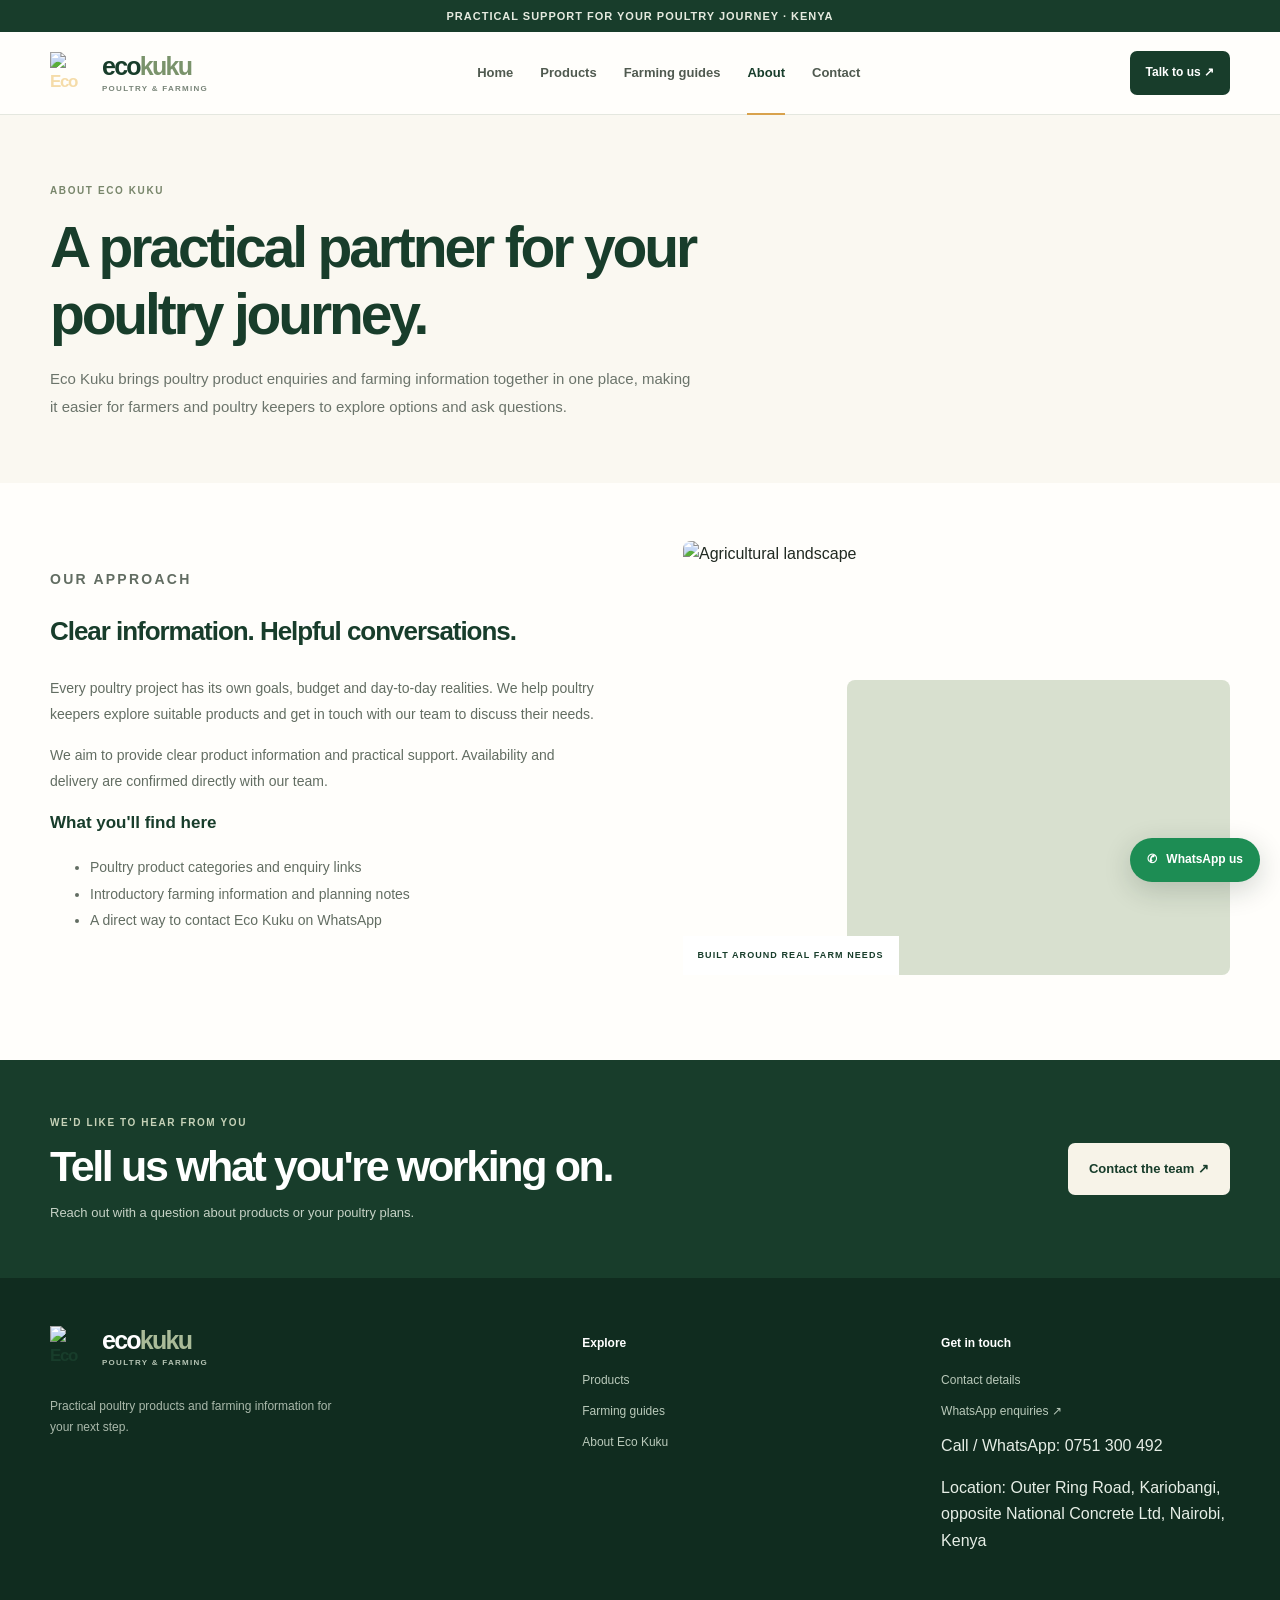
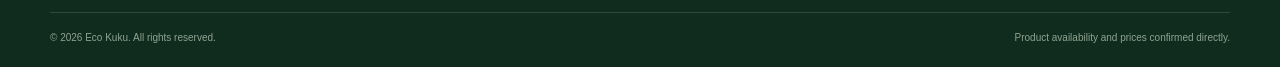
==== commit 5ba799b6: "Show business location in footer and refresh site scripts" ====
--- a/about.html
+++ b/about.html
@@ -1 +1 @@
-<!doctype html><html lang="en"><head><meta charset="utf-8"><meta name="viewport" content="width=device-width,initial-scale=1"><meta name="theme-color" content="#183d2b"><meta name="description" content="Learn about Eco Kuku and its poultry products and farming information."><title>About Eco Kuku | Poultry & Farming</title><link rel="stylesheet" href="assets/css/site.css"><script src="assets/js/site-config.js"></script><script src="assets/js/site.js" defer></script></head><body><a class="skip-link" href="#main">Skip to content</a><div class="announcement">Practical support for your poultry journey · Kenya</div><header class="site-header"><div class="wrap header-row"><a class="brand" href="./"><span class="brand-icon logo-image"><img src="https://i.postimg.cc/KYcvmJcQ/Screenshot-2026-10-16-161333.png" alt="Eco Kuku logo" decoding="async" width="42" height="42"></span><span class="brand-name">eco<span>kuku</span><small>POULTRY & FARMING</small></span></a><button class="menu-toggle" aria-expanded="false" aria-controls="site-nav">Menu <span>☰</span></button><nav id="site-nav" class="site-nav" aria-label="Main navigation"><a href="./">Home</a><a href="products.html">Products</a><a href="farming-guides.html">Farming guides</a><a class="active" href="about.html">About</a><a href="contact.html">Contact</a></nav><a class="button button-small header-order wa-link" data-message="Hello Eco Kuku, I would like to know more about your company." href="contact.html">Talk to us ↗</a></div></header><main id="main"><section class="page-hero"><div class="wrap"><p class="eyebrow">About Eco Kuku</p><h1>A practical partner for your poultry journey.</h1><p>Eco Kuku brings poultry product enquiries and farming information together in one place, making it easier for farmers and poultry keepers to explore options and ask questions.</p></div></section><section class="content-section"><div class="wrap two-column"><div><p class="eyebrow">Our approach</p><h2>Clear information. Helpful conversations.</h2><p>Every poultry project has its own goals, budget and day-to-day realities. We help poultry keepers explore suitable products and get in touch with our team to discuss their needs.</p><p>We aim to provide clear product information and practical support. Availability and delivery are confirmed directly with our team.</p><h3>What you'll find here</h3><ul><li>Poultry product categories and enquiry links</li><li>Introductory farming information and planning notes</li><li>A direct way to contact Eco Kuku on WhatsApp</li></ul></div><div class="editorial-photo"><img src="https://images.unsplash.com/photo-1560493676-04071c5f467b?auto=format&fit=crop&w=1000&q=85" alt="Agricultural landscape" loading="lazy" decoding="async"><span class="photo-label">BUILT AROUND REAL FARM NEEDS</span></div></div></section><section class="closing-cta"><div class="wrap cta-inner"><div><p class="eyebrow">We'd like to hear from you</p><h2>Tell us what you're working on.</h2><p>Reach out with a question about products or your poultry plans.</p></div><a class="button button-light wa-link" data-message="Hello Eco Kuku, I would like to discuss my poultry farming needs." href="contact.html">Contact the team ↗</a></div></section></main><footer class="site-footer"><div class="wrap footer-main"><div class="footer-brand"><a class="brand brand-light" href="./"><span class="brand-icon logo-image"><img src="https://i.postimg.cc/KYcvmJcQ/Screenshot-2026-10-16-161333.png" alt="Eco Kuku logo" decoding="async" width="42" height="42"></span><span class="brand-name">eco<span>kuku</span><small>POULTRY & FARMING</small></span></a><p>Practical poultry products and farming information for your next step.</p></div><div><h3>Explore</h3><a href="products.html">Products</a><a href="farming-guides.html">Farming guides</a><a href="about.html">About Eco Kuku</a></div><div><h3>Get in touch</h3><a href="contact.html">Contact details</a><a class="wa-link" data-message="Hello Eco Kuku, I have a question." href="contact.html">WhatsApp enquiries ↗</a><p class="footer-phone">Call / WhatsApp: <a data-contact="phone" href="tel:0751300492">0751 300 492</a></p></div></div><div class="wrap footer-bottom"><span>© <span id="year">2026</span> Eco Kuku. All rights reserved.</span><span>Product availability and prices confirmed directly.</span></div></footer><a class="floating-whatsapp wa-link" data-message="Hello Eco Kuku, I have a poultry enquiry." href="contact.html">✆ <span>WhatsApp us</span></a></body></html>+<!doctype html><html lang="en"><head><meta charset="utf-8"><meta name="viewport" content="width=device-width,initial-scale=1"><meta name="theme-color" content="#183d2b"><meta name="description" content="Learn about Eco Kuku and its poultry products and farming information."><title>About Eco Kuku | Poultry & Farming</title><link rel="stylesheet" href="assets/css/site.css"><script src="assets/js/site-config.js?v=20261016-location2"></script><script src="assets/js/site.js?v=20261016-location2" defer></script></head><body><a class="skip-link" href="#main">Skip to content</a><div class="announcement">Practical support for your poultry journey · Kenya</div><header class="site-header"><div class="wrap header-row"><a class="brand" href="./"><span class="brand-icon logo-image"><img src="https://i.postimg.cc/KYcvmJcQ/Screenshot-2026-10-16-161333.png" alt="Eco Kuku logo" decoding="async" width="42" height="42"></span><span class="brand-name">eco<span>kuku</span><small>POULTRY & FARMING</small></span></a><button class="menu-toggle" aria-expanded="false" aria-controls="site-nav">Menu <span>☰</span></button><nav id="site-nav" class="site-nav" aria-label="Main navigation"><a href="./">Home</a><a href="products.html">Products</a><a href="farming-guides.html">Farming guides</a><a class="active" href="about.html">About</a><a href="contact.html">Contact</a></nav><a class="button button-small header-order wa-link" data-message="Hello Eco Kuku, I would like to know more about your company." href="contact.html">Talk to us ↗</a></div></header><main id="main"><section class="page-hero"><div class="wrap"><p class="eyebrow">About Eco Kuku</p><h1>A practical partner for your poultry journey.</h1><p>Eco Kuku brings poultry product enquiries and farming information together in one place, making it easier for farmers and poultry keepers to explore options and ask questions.</p></div></section><section class="content-section"><div class="wrap two-column"><div><p class="eyebrow">Our approach</p><h2>Clear information. Helpful conversations.</h2><p>Every poultry project has its own goals, budget and day-to-day realities. We help poultry keepers explore suitable products and get in touch with our team to discuss their needs.</p><p>We aim to provide clear product information and practical support. Availability and delivery are confirmed directly with our team.</p><h3>What you'll find here</h3><ul><li>Poultry product categories and enquiry links</li><li>Introductory farming information and planning notes</li><li>A direct way to contact Eco Kuku on WhatsApp</li></ul></div><div class="editorial-photo"><img src="https://images.unsplash.com/photo-1560493676-04071c5f467b?auto=format&fit=crop&w=1000&q=85" alt="Agricultural landscape" loading="lazy" decoding="async"><span class="photo-label">BUILT AROUND REAL FARM NEEDS</span></div></div></section><section class="closing-cta"><div class="wrap cta-inner"><div><p class="eyebrow">We'd like to hear from you</p><h2>Tell us what you're working on.</h2><p>Reach out with a question about products or your poultry plans.</p></div><a class="button button-light wa-link" data-message="Hello Eco Kuku, I would like to discuss my poultry farming needs." href="contact.html">Contact the team ↗</a></div></section></main><footer class="site-footer"><div class="wrap footer-main"><div class="footer-brand"><a class="brand brand-light" href="./"><span class="brand-icon logo-image"><img src="https://i.postimg.cc/KYcvmJcQ/Screenshot-2026-10-16-161333.png" alt="Eco Kuku logo" decoding="async" width="42" height="42"></span><span class="brand-name">eco<span>kuku</span><small>POULTRY & FARMING</small></span></a><p>Practical poultry products and farming information for your next step.</p></div><div><h3>Explore</h3><a href="products.html">Products</a><a href="farming-guides.html">Farming guides</a><a href="about.html">About Eco Kuku</a></div><div><h3>Get in touch</h3><a href="contact.html">Contact details</a><a class="wa-link" data-message="Hello Eco Kuku, I have a question." href="contact.html">WhatsApp enquiries ↗</a><p class="footer-phone">Call / WhatsApp: <a data-contact="phone" href="tel:0751300492">0751 300 492</a></p><p class="footer-location">Location: <span data-contact="location">Outer Ring Road, Kariobangi, opposite National Concrete Ltd, Nairobi, Kenya</span></p></div></div><div class="wrap footer-bottom"><span>© <span id="year">2026</span> Eco Kuku. All rights reserved.</span><span>Product availability and prices confirmed directly.</span></div></footer><a class="floating-whatsapp wa-link" data-message="Hello Eco Kuku, I have a poultry enquiry." href="contact.html">✆ <span>WhatsApp us</span></a></body></html>
--- a/assets/css/site.css
+++ b/assets/css/site.css
@@ -21,3 +21,7 @@
 
 /* Performance: avoid external font requests and reserve image space to reduce layout shifts. */
 img{height:auto;content-visibility:auto}.brand-icon.logo-image img{width:42px;height:42px;object-fit:contain}.hero img{aspect-ratio:4/3;object-fit:cover}.product-card img,.info-card img{aspect-ratio:4/3;object-fit:cover}
+
+/* Eco Kuku logo feature in the Knowledge for the journey section */
+.editorial-photo.logo-feature img{object-fit:contain;background:#fff;padding:32px;border-radius:8px}
+@media(max-width:760px){.editorial-photo.logo-feature img{height:300px;padding:24px}}
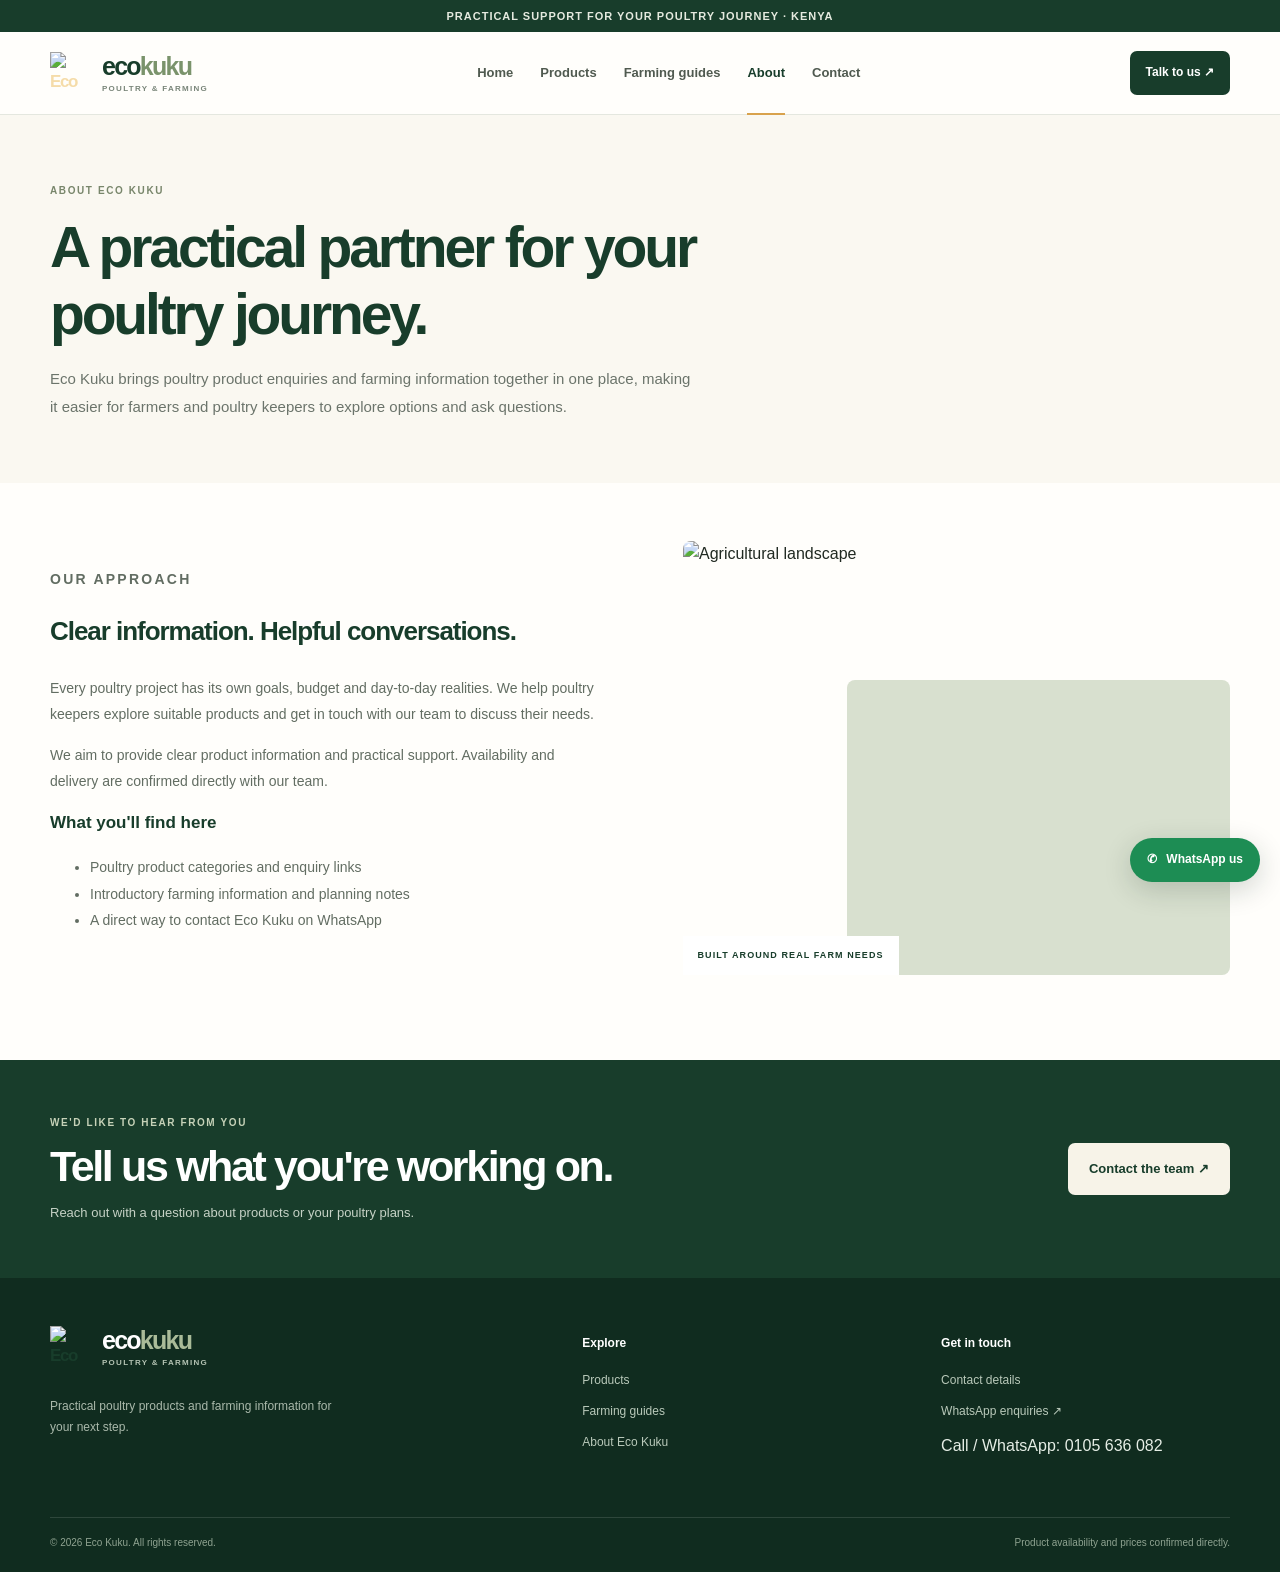
==== commit f0c6b916: "Temporarily remove business location from website" ====
--- a/about.html
+++ b/about.html
@@ -1 +1 @@
-<!doctype html><html lang="en"><head><meta charset="utf-8"><meta name="viewport" content="width=device-width,initial-scale=1"><meta name="theme-color" content="#183d2b"><meta name="description" content="Learn about Eco Kuku and its poultry products and farming information."><title>About Eco Kuku | Poultry & Farming</title><link rel="stylesheet" href="assets/css/site.css"><script src="assets/js/site-config.js?v=20261016-location2"></script><script src="assets/js/site.js?v=20261016-location2" defer></script></head><body><a class="skip-link" href="#main">Skip to content</a><div class="announcement">Practical support for your poultry journey · Kenya</div><header class="site-header"><div class="wrap header-row"><a class="brand" href="./"><span class="brand-icon logo-image"><img src="https://i.postimg.cc/KYcvmJcQ/Screenshot-2026-10-16-161333.png" alt="Eco Kuku logo" decoding="async" width="42" height="42"></span><span class="brand-name">eco<span>kuku</span><small>POULTRY & FARMING</small></span></a><button class="menu-toggle" aria-expanded="false" aria-controls="site-nav">Menu <span>☰</span></button><nav id="site-nav" class="site-nav" aria-label="Main navigation"><a href="./">Home</a><a href="products.html">Products</a><a href="farming-guides.html">Farming guides</a><a class="active" href="about.html">About</a><a href="contact.html">Contact</a></nav><a class="button button-small header-order wa-link" data-message="Hello Eco Kuku, I would like to know more about your company." href="contact.html">Talk to us ↗</a></div></header><main id="main"><section class="page-hero"><div class="wrap"><p class="eyebrow">About Eco Kuku</p><h1>A practical partner for your poultry journey.</h1><p>Eco Kuku brings poultry product enquiries and farming information together in one place, making it easier for farmers and poultry keepers to explore options and ask questions.</p></div></section><section class="content-section"><div class="wrap two-column"><div><p class="eyebrow">Our approach</p><h2>Clear information. Helpful conversations.</h2><p>Every poultry project has its own goals, budget and day-to-day realities. We help poultry keepers explore suitable products and get in touch with our team to discuss their needs.</p><p>We aim to provide clear product information and practical support. Availability and delivery are confirmed directly with our team.</p><h3>What you'll find here</h3><ul><li>Poultry product categories and enquiry links</li><li>Introductory farming information and planning notes</li><li>A direct way to contact Eco Kuku on WhatsApp</li></ul></div><div class="editorial-photo"><img src="https://images.unsplash.com/photo-1560493676-04071c5f467b?auto=format&fit=crop&w=1000&q=85" alt="Agricultural landscape" loading="lazy" decoding="async"><span class="photo-label">BUILT AROUND REAL FARM NEEDS</span></div></div></section><section class="closing-cta"><div class="wrap cta-inner"><div><p class="eyebrow">We'd like to hear from you</p><h2>Tell us what you're working on.</h2><p>Reach out with a question about products or your poultry plans.</p></div><a class="button button-light wa-link" data-message="Hello Eco Kuku, I would like to discuss my poultry farming needs." href="contact.html">Contact the team ↗</a></div></section></main><footer class="site-footer"><div class="wrap footer-main"><div class="footer-brand"><a class="brand brand-light" href="./"><span class="brand-icon logo-image"><img src="https://i.postimg.cc/KYcvmJcQ/Screenshot-2026-10-16-161333.png" alt="Eco Kuku logo" decoding="async" width="42" height="42"></span><span class="brand-name">eco<span>kuku</span><small>POULTRY & FARMING</small></span></a><p>Practical poultry products and farming information for your next step.</p></div><div><h3>Explore</h3><a href="products.html">Products</a><a href="farming-guides.html">Farming guides</a><a href="about.html">About Eco Kuku</a></div><div><h3>Get in touch</h3><a href="contact.html">Contact details</a><a class="wa-link" data-message="Hello Eco Kuku, I have a question." href="contact.html">WhatsApp enquiries ↗</a><p class="footer-phone">Call / WhatsApp: <a data-contact="phone" href="tel:0751300492">0751 300 492</a></p><p class="footer-location">Location: <span data-contact="location">Outer Ring Road, Kariobangi, opposite National Concrete Ltd, Nairobi, Kenya</span></p></div></div><div class="wrap footer-bottom"><span>© <span id="year">2026</span> Eco Kuku. All rights reserved.</span><span>Product availability and prices confirmed directly.</span></div></footer><a class="floating-whatsapp wa-link" data-message="Hello Eco Kuku, I have a poultry enquiry." href="contact.html">✆ <span>WhatsApp us</span></a></body></html>+<!doctype html><html lang="en"><head><meta charset="utf-8"><meta name="viewport" content="width=device-width,initial-scale=1"><meta name="theme-color" content="#183d2b"><meta name="description" content="Learn about Eco Kuku and its poultry products and farming information."><title>About Eco Kuku | Poultry & Farming</title><link rel="stylesheet" href="assets/css/site.css"><script src="assets/js/site-config.js?v=20261016-location2"></script><script src="assets/js/site.js?v=20261016-location2" defer></script></head><body><a class="skip-link" href="#main">Skip to content</a><div class="announcement">Practical support for your poultry journey · Kenya</div><header class="site-header"><div class="wrap header-row"><a class="brand" href="./"><span class="brand-icon logo-image"><img src="https://i.postimg.cc/KYcvmJcQ/Screenshot-2026-10-16-161333.png" alt="Eco Kuku logo" decoding="async" width="42" height="42"></span><span class="brand-name">eco<span>kuku</span><small>POULTRY & FARMING</small></span></a><button class="menu-toggle" aria-expanded="false" aria-controls="site-nav">Menu <span>☰</span></button><nav id="site-nav" class="site-nav" aria-label="Main navigation"><a href="./">Home</a><a href="products.html">Products</a><a href="farming-guides.html">Farming guides</a><a class="active" href="about.html">About</a><a href="contact.html">Contact</a></nav><a class="button button-small header-order wa-link" data-message="Hello Eco Kuku, I would like to know more about your company." href="contact.html">Talk to us ↗</a></div></header><main id="main"><section class="page-hero"><div class="wrap"><p class="eyebrow">About Eco Kuku</p><h1>A practical partner for your poultry journey.</h1><p>Eco Kuku brings poultry product enquiries and farming information together in one place, making it easier for farmers and poultry keepers to explore options and ask questions.</p></div></section><section class="content-section"><div class="wrap two-column"><div><p class="eyebrow">Our approach</p><h2>Clear information. Helpful conversations.</h2><p>Every poultry project has its own goals, budget and day-to-day realities. We help poultry keepers explore suitable products and get in touch with our team to discuss their needs.</p><p>We aim to provide clear product information and practical support. Availability and delivery are confirmed directly with our team.</p><h3>What you'll find here</h3><ul><li>Poultry product categories and enquiry links</li><li>Introductory farming information and planning notes</li><li>A direct way to contact Eco Kuku on WhatsApp</li></ul></div><div class="editorial-photo"><img src="https://images.unsplash.com/photo-1560493676-04071c5f467b?auto=format&fit=crop&w=1000&q=85" alt="Agricultural landscape" loading="lazy" decoding="async"><span class="photo-label">BUILT AROUND REAL FARM NEEDS</span></div></div></section><section class="closing-cta"><div class="wrap cta-inner"><div><p class="eyebrow">We'd like to hear from you</p><h2>Tell us what you're working on.</h2><p>Reach out with a question about products or your poultry plans.</p></div><a class="button button-light wa-link" data-message="Hello Eco Kuku, I would like to discuss my poultry farming needs." href="contact.html">Contact the team ↗</a></div></section></main><footer class="site-footer"><div class="wrap footer-main"><div class="footer-brand"><a class="brand brand-light" href="./"><span class="brand-icon logo-image"><img src="https://i.postimg.cc/KYcvmJcQ/Screenshot-2026-10-16-161333.png" alt="Eco Kuku logo" decoding="async" width="42" height="42"></span><span class="brand-name">eco<span>kuku</span><small>POULTRY & FARMING</small></span></a><p>Practical poultry products and farming information for your next step.</p></div><div><h3>Explore</h3><a href="products.html">Products</a><a href="farming-guides.html">Farming guides</a><a href="about.html">About Eco Kuku</a></div><div><h3>Get in touch</h3><a href="contact.html">Contact details</a><a class="wa-link" data-message="Hello Eco Kuku, I have a question." href="contact.html">WhatsApp enquiries ↗</a><p class="footer-phone">Call / WhatsApp: <a data-contact="phone" href="tel:0751300492">0751 300 492</a></p></div></div><div class="wrap footer-bottom"><span>© <span id="year">2026</span> Eco Kuku. All rights reserved.</span><span>Product availability and prices confirmed directly.</span></div></footer><a class="floating-whatsapp wa-link" data-message="Hello Eco Kuku, I have a poultry enquiry." href="contact.html">✆ <span>WhatsApp us</span></a></body></html>
--- a/assets/css/site.css
+++ b/assets/css/site.css
@@ -25,3 +25,5 @@
 /* Eco Kuku logo feature in the Knowledge for the journey section */
 .editorial-photo.logo-feature img{object-fit:contain;background:#fff;padding:32px;border-radius:8px}
 @media(max-width:760px){.editorial-photo.logo-feature img{height:300px;padding:24px}}
+
+.footer-location{max-width:260px;margin:8px 0 0;color:#b9c9ba;font-size:11px;line-height:1.7}.footer-location span{color:#b9c9ba}
